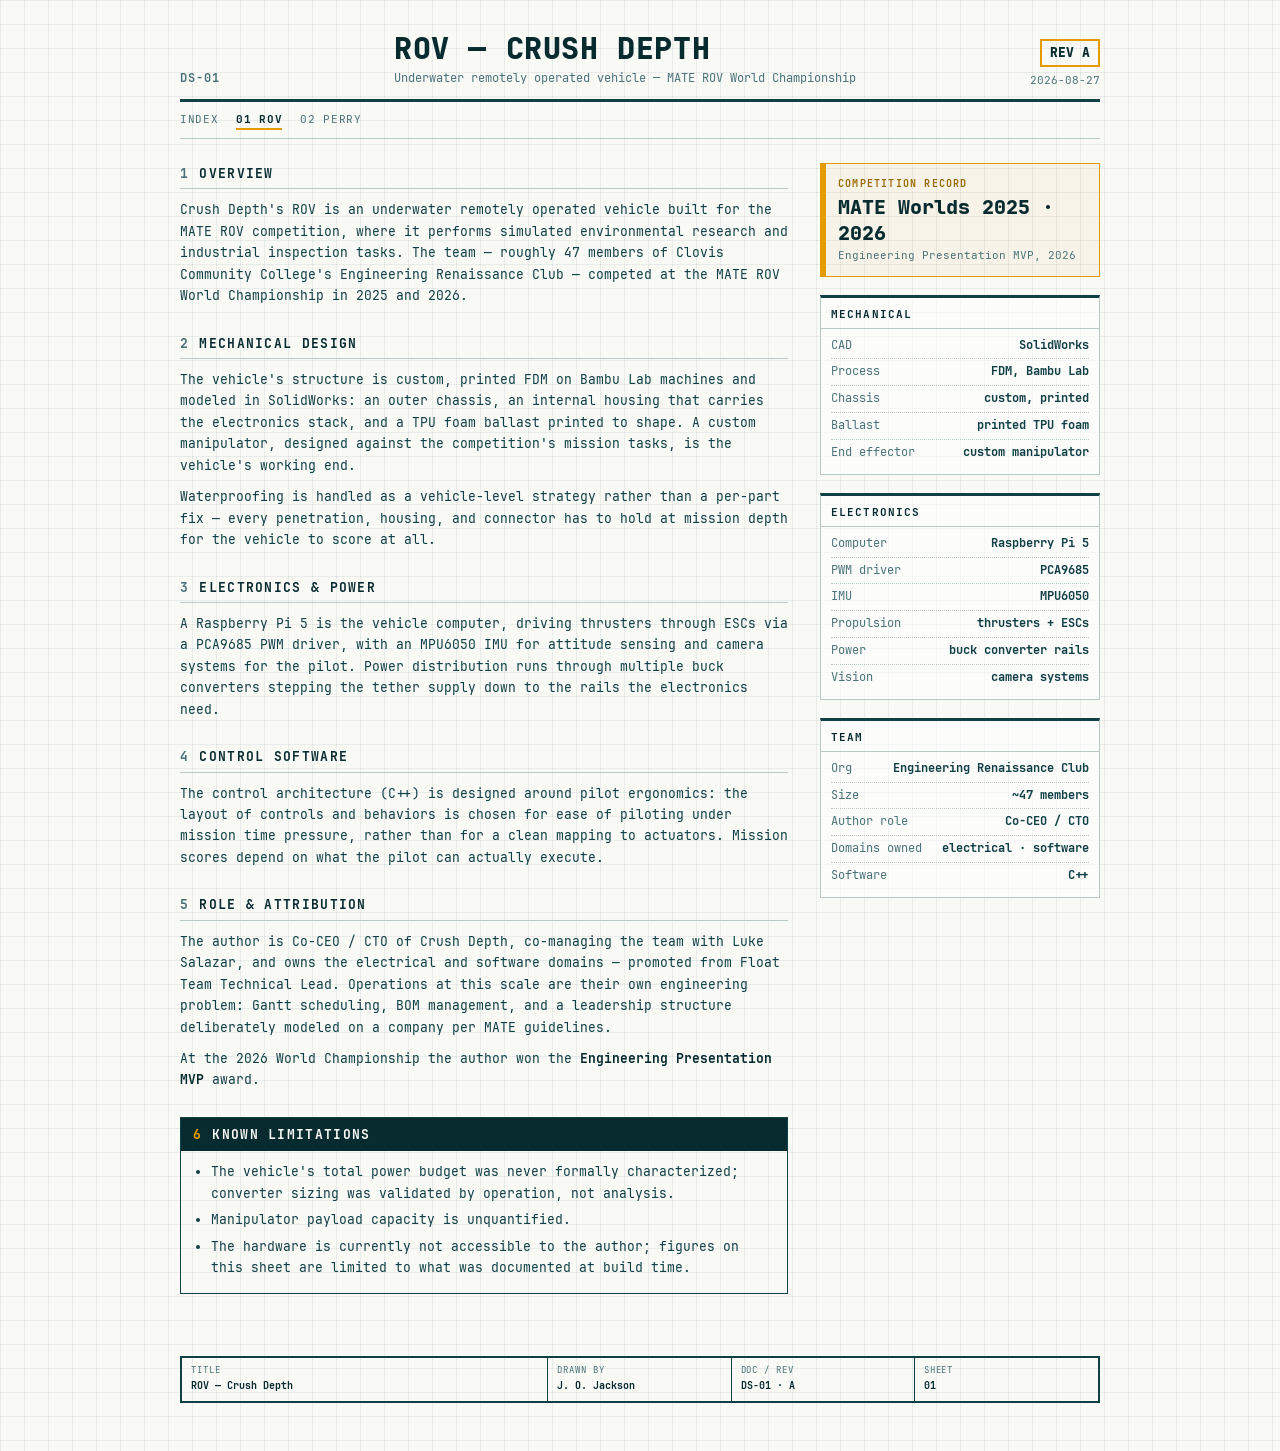
==== 01-rov.html @ 2faf5dc9 "Datasheet portfolio: index, 01 ROV, 02 PERRY Shared stylesheet (paper datasheet system, JetBrains Mo" ====
<!DOCTYPE html>
<html lang="en">
<head>
<meta charset="utf-8">
<meta name="viewport" content="width=device-width, initial-scale=1">
<title>ROV — Crush Depth · J. O. Jackson</title>
<meta name="description" content="Crush Depth ROV: underwater remotely operated vehicle for the MATE ROV World Championship. Custom manipulator, printed chassis and housings, pilot-first control architecture.">
<link rel="stylesheet" href="assets/style.css">
</head>
<body>
<div class="sheet">

  <header class="doc-header">
    <div class="doc-id">DS-01</div>
    <div class="doc-title">
      <h1>ROV — CRUSH DEPTH</h1>
      <p class="subtitle">Underwater remotely operated vehicle — MATE ROV World Championship</p>
    </div>
    <div class="doc-rev">
      <span class="rev-letter">REV A</span><br>
      2026-08-27
    </div>
  </header>

  <nav class="doc-nav" aria-label="Datasheet index">
    <a href="index.html">INDEX</a>
    <a href="01-rov.html" aria-current="page">01 ROV</a>
    <a href="02-perry.html">02 PERRY</a>
  </nav>

  <div class="doc-body">
    <div class="prose">

      <section>
        <h2><span class="sec-no">1</span>OVERVIEW</h2>
        <p>Crush Depth's ROV is an underwater remotely operated vehicle built for
        the MATE ROV competition, where it performs simulated environmental
        research and industrial inspection tasks. The team — roughly 47 members
        of Clovis Community College's Engineering Renaissance Club — competed at
        the MATE ROV World Championship in 2025 and 2026.</p>
      </section>

      <section>
        <h2><span class="sec-no">2</span>MECHANICAL DESIGN</h2>
        <p>The vehicle's structure is custom, printed FDM on Bambu Lab machines
        and modeled in SolidWorks: an outer chassis, an internal housing that
        carries the electronics stack, and a TPU foam ballast printed to shape.
        A custom manipulator, designed against the competition's mission tasks,
        is the vehicle's working end.</p>
        <p>Waterproofing is handled as a vehicle-level strategy rather than a
        per-part fix — every penetration, housing, and connector has to hold at
        mission depth for the vehicle to score at all.</p>
      </section>

      <section>
        <h2><span class="sec-no">3</span>ELECTRONICS &amp; POWER</h2>
        <p>A Raspberry Pi 5 is the vehicle computer, driving thrusters through
        ESCs via a PCA9685 PWM driver, with an MPU6050 IMU for attitude sensing
        and camera systems for the pilot. Power distribution runs through
        multiple buck converters stepping the tether supply down to the rails
        the electronics need.</p>
      </section>

      <section>
        <h2><span class="sec-no">4</span>CONTROL SOFTWARE</h2>
        <p>The control architecture (C++) is designed around pilot ergonomics:
        the layout of controls and behaviors is chosen for ease of piloting
        under mission time pressure, rather than for a clean mapping to
        actuators. Mission scores depend on what the pilot can actually execute.</p>
      </section>

      <section>
        <h2><span class="sec-no">5</span>ROLE &amp; ATTRIBUTION</h2>
        <p>The author is Co-CEO / CTO of Crush Depth, co-managing the team with
        Luke Salazar, and owns the electrical and software domains — promoted
        from Float Team Technical Lead. Operations at this scale are their own
        engineering problem: Gantt scheduling, BOM management, and a leadership
        structure deliberately modeled on a company per MATE guidelines.</p>
        <p>At the 2026 World Championship the author won the
        <strong>Engineering Presentation MVP</strong> award.</p>
      </section>

      <section class="limitations">
        <h2><span class="sec-no">6</span>KNOWN LIMITATIONS</h2>
        <ul>
          <li>The vehicle's total power budget was never formally characterized;
          converter sizing was validated by operation, not analysis.</li>
          <li>Manipulator payload capacity is unquantified.</li>
          <li>The hardware is currently not accessible to the author; figures on
          this sheet are limited to what was documented at build time.</li>
        </ul>
      </section>

    </div>

    <aside class="spec-rail">
      <div class="measured">
        <span class="label">Competition record</span>
        <div class="value">MATE Worlds 2025 · 2026</div>
        <span class="note">Engineering Presentation MVP, 2026</span>
      </div>

      <div class="spec-block">
        <h3>Mechanical</h3>
        <dl>
          <div class="row"><dt>CAD</dt><dd>SolidWorks</dd></div>
          <div class="row"><dt>Process</dt><dd>FDM, Bambu Lab</dd></div>
          <div class="row"><dt>Chassis</dt><dd>custom, printed</dd></div>
          <div class="row"><dt>Ballast</dt><dd>printed TPU foam</dd></div>
          <div class="row"><dt>End effector</dt><dd>custom manipulator</dd></div>
        </dl>
      </div>

      <div class="spec-block">
        <h3>Electronics</h3>
        <dl>
          <div class="row"><dt>Computer</dt><dd>Raspberry Pi 5</dd></div>
          <div class="row"><dt>PWM driver</dt><dd>PCA9685</dd></div>
          <div class="row"><dt>IMU</dt><dd>MPU6050</dd></div>
          <div class="row"><dt>Propulsion</dt><dd>thrusters + ESCs</dd></div>
          <div class="row"><dt>Power</dt><dd>buck converter rails</dd></div>
          <div class="row"><dt>Vision</dt><dd>camera systems</dd></div>
        </dl>
      </div>

      <div class="spec-block">
        <h3>Team</h3>
        <dl>
          <div class="row"><dt>Org</dt><dd>Engineering Renaissance Club</dd></div>
          <div class="row"><dt>Size</dt><dd>~47 members</dd></div>
          <div class="row"><dt>Author role</dt><dd>Co-CEO / CTO</dd></div>
          <div class="row"><dt>Domains owned</dt><dd>electrical · software</dd></div>
          <div class="row"><dt>Software</dt><dd>C++</dd></div>
        </dl>
      </div>
    </aside>
  </div>

  <footer class="title-block">
    <div class="cell"><span class="k">Title</span><span class="v">ROV — Crush Depth</span></div>
    <div class="cell"><span class="k">Drawn by</span><span class="v">J. O. Jackson</span></div>
    <div class="cell"><span class="k">Doc / Rev</span><span class="v">DS-01 · A</span></div>
    <div class="cell"><span class="k">Sheet</span><span class="v">01</span></div>
  </footer>

</div>
</body>
</html>
---- assets/style.css ----
/* ==========================================================================
   Datasheet stylesheet — shared by every page (00–05).
   System: paper-white vellum, abyssal-teal ink, safety-amber accent,
   JetBrains Mono throughout. Print-to-PDF is a first-class target.
   ========================================================================== */

@font-face {
  font-family: "JetBrains Mono";
  src: url("fonts/JetBrainsMono-Regular.woff2") format("woff2");
  font-weight: 400;
  font-style: normal;
  font-display: swap;
}
@font-face {
  font-family: "JetBrains Mono";
  src: url("fonts/JetBrainsMono-Italic.woff2") format("woff2");
  font-weight: 400;
  font-style: italic;
  font-display: swap;
}
@font-face {
  font-family: "JetBrains Mono";
  src: url("fonts/JetBrainsMono-Bold.woff2") format("woff2");
  font-weight: 700;
  font-style: normal;
  font-display: swap;
}
@font-face {
  font-family: "JetBrains Mono";
  src: url("fonts/JetBrainsMono-ExtraBold.woff2") format("woff2");
  font-weight: 800;
  font-style: normal;
  font-display: swap;
}

:root {
  --paper: #f9f9f6;
  --grid-line: rgba(16, 63, 69, 0.07);
  --ink: #103f45;        /* abyssal teal, text weight */
  --ink-deep: #082b30;   /* headings, doc numbers */
  --ink-mid: #4a7379;    /* labels, secondary text */
  --rule: #b8c9c7;       /* hairline rules */
  --rule-strong: #103f45;
  --amber: #e39b00;      /* safety amber — measured results, rev block */
  --amber-deep: #9a6a00; /* amber legible at text size on paper */
  --mono: "JetBrains Mono", ui-monospace, "Cascadia Mono", Consolas, monospace;
}

* { margin: 0; padding: 0; box-sizing: border-box; }

html { -webkit-text-size-adjust: 100%; }

body {
  font-family: var(--mono);
  font-size: 13px;
  line-height: 1.65;
  color: var(--ink);
  background-color: var(--paper);
  background-image:
    linear-gradient(var(--grid-line) 1px, transparent 1px),
    linear-gradient(90deg, var(--grid-line) 1px, transparent 1px);
  background-size: 24px 24px;
}

.sheet {
  max-width: 960px;
  margin: 32px auto 48px;
  padding: 0 20px;
}

a { color: var(--ink); text-decoration-color: var(--amber); text-decoration-thickness: 2px; text-underline-offset: 3px; }
a:hover { color: var(--amber-deep); }
a:focus-visible { outline: 2px solid var(--amber); outline-offset: 2px; }

/* --------------------------------------------------------------------------
   Document header: doc number | title block | revision
   -------------------------------------------------------------------------- */

.doc-header {
  display: flex;
  justify-content: space-between;
  align-items: flex-end;
  gap: 16px;
  padding-bottom: 10px;
  border-bottom: 3px solid var(--rule-strong);
}

.doc-id {
  font-size: 12px;
  font-weight: 700;
  color: var(--ink-mid);
  letter-spacing: 0.08em;
  white-space: nowrap;
}

.doc-title h1 {
  font-size: 30px;
  font-weight: 800;
  color: var(--ink-deep);
  letter-spacing: 0.02em;
  line-height: 1.1;
}

.doc-title .subtitle {
  font-size: 12px;
  color: var(--ink-mid);
  margin-top: 4px;
}

.doc-rev {
  font-size: 11px;
  text-align: right;
  color: var(--ink-mid);
  white-space: nowrap;
}
.doc-rev .rev-letter {
  display: inline-block;
  font-weight: 800;
  font-size: 13px;
  color: var(--ink-deep);
  border: 2px solid var(--amber);
  padding: 1px 8px;
  margin-bottom: 4px;
}

.doc-nav {
  display: flex;
  gap: 18px;
  padding: 8px 0;
  border-bottom: 1px solid var(--rule);
  font-size: 11px;
  letter-spacing: 0.06em;
}
.doc-nav a { text-decoration: none; color: var(--ink-mid); }
.doc-nav a:hover, .doc-nav a[aria-current="page"] { color: var(--ink-deep); }
.doc-nav a[aria-current="page"] { font-weight: 700; border-bottom: 2px solid var(--amber); }

/* --------------------------------------------------------------------------
   Two-column body: prose sections + spec rail
   -------------------------------------------------------------------------- */

.doc-body {
  display: grid;
  grid-template-columns: 1fr 280px;
  gap: 0 32px;
  margin-top: 24px;
}

.prose { min-width: 0; }

section { margin-bottom: 26px; }

section h2 {
  font-size: 13px;
  font-weight: 700;
  color: var(--ink-deep);
  letter-spacing: 0.1em;
  text-transform: uppercase;
  border-bottom: 1px solid var(--rule);
  padding-bottom: 4px;
  margin-bottom: 10px;
}
section h2 .sec-no { color: var(--ink-mid); margin-right: 10px; }

section p { margin-bottom: 10px; }
section p:last-child { margin-bottom: 0; }

section ul { margin: 0 0 10px 18px; }
section li { margin-bottom: 5px; }

em { font-style: italic; }
strong { font-weight: 700; color: var(--ink-deep); }

/* Spec rail */
.spec-rail { font-size: 12px; }

.spec-block {
  border: 1px solid var(--rule);
  border-top: 3px solid var(--rule-strong);
  margin-bottom: 18px;
  background: rgba(255, 255, 255, 0.55);
}
.spec-block h3 {
  font-size: 11px;
  font-weight: 700;
  letter-spacing: 0.1em;
  text-transform: uppercase;
  color: var(--ink-deep);
  padding: 7px 10px 5px;
  border-bottom: 1px solid var(--rule);
}
.spec-block dl { padding: 4px 10px 8px; }
.spec-block .row {
  display: flex;
  justify-content: space-between;
  gap: 12px;
  padding: 3px 0;
  border-bottom: 1px dotted var(--rule);
}
.spec-block .row:last-child { border-bottom: none; }
.spec-block dt { color: var(--ink-mid); flex-shrink: 0; }
.spec-block dd { text-align: right; font-weight: 700; overflow-wrap: anywhere; }

/* Measured result — the amber moment. Used only for verified numbers. */
.measured {
  border: 1px solid var(--amber);
  border-left: 6px solid var(--amber);
  padding: 10px 12px;
  margin-bottom: 18px;
  background: rgba(227, 155, 0, 0.06);
}
.measured .label {
  font-size: 10px;
  font-weight: 700;
  letter-spacing: 0.12em;
  text-transform: uppercase;
  color: var(--amber-deep);
}
.measured .value {
  font-size: 20px;
  font-weight: 800;
  color: var(--ink-deep);
  line-height: 1.3;
}
.measured .note { font-size: 11px; color: var(--ink-mid); }

/* Known limitations — deliberate, high-signal. Never soften. */
.limitations {
  border: 1px solid var(--rule-strong);
}
.limitations h2 {
  background: var(--ink-deep);
  color: var(--paper);
  border-bottom: none;
  padding: 6px 12px;
  margin-bottom: 0;
}
.limitations h2 .sec-no { color: var(--amber); }
.limitations ul { margin: 0; padding: 10px 12px 10px 30px; }

/* Data tables (capability matrix, index table) */
table { border-collapse: collapse; width: 100%; font-size: 12px; }
th, td { border: 1px solid var(--rule); padding: 6px 9px; text-align: left; vertical-align: top; }
th {
  font-size: 11px;
  letter-spacing: 0.08em;
  text-transform: uppercase;
  color: var(--ink-deep);
  background: rgba(16, 63, 69, 0.05);
}

/* --------------------------------------------------------------------------
   Title block footer — engineering-drawing style
   -------------------------------------------------------------------------- */

.title-block {
  margin-top: 36px;
  border: 2px solid var(--rule-strong);
  display: grid;
  grid-template-columns: 2fr 1fr 1fr 1fr;
  font-size: 10px;
}
.title-block .cell {
  border-right: 1px solid var(--rule-strong);
  padding: 5px 9px 6px;
}
.title-block .cell:last-child { border-right: none; }
.title-block .cell .k {
  display: block;
  font-size: 9px;
  letter-spacing: 0.1em;
  text-transform: uppercase;
  color: var(--ink-mid);
}
.title-block .cell .v { font-weight: 700; color: var(--ink-deep); }

/* --------------------------------------------------------------------------
   Responsive
   -------------------------------------------------------------------------- */

@media (max-width: 720px) {
  body { font-size: 12.5px; }
  .sheet { margin-top: 16px; padding: 0 12px; }
  .doc-header { flex-wrap: wrap; align-items: baseline; }
  .doc-title { order: -1; flex-basis: 100%; }
  .doc-title h1 { font-size: 24px; }
  .doc-body { grid-template-columns: 1fr; }
  .spec-rail { order: -1; margin-bottom: 8px; }
  .title-block { grid-template-columns: 1fr 1fr; }
  .title-block .cell { border-bottom: 1px solid var(--rule-strong); }
  .title-block .cell:nth-child(2n) { border-right: none; }
  .title-block .cell:nth-last-child(-n+2) { border-bottom: none; }
  table { display: block; overflow-x: auto; }
}

@media (prefers-reduced-motion: no-preference) {
  a { transition: color 120ms ease; }
}

/* --------------------------------------------------------------------------
   Print — hard requirement. Ink on paper, no nav, no background grid.
   -------------------------------------------------------------------------- */

@page { margin: 14mm 12mm; }

@media print {
  body { background: #fff; font-size: 11px; }
  .sheet { max-width: none; margin: 0; padding: 0; }
  .doc-nav { display: none; }
  section, .spec-block, .measured, .title-block { break-inside: avoid; }
  .spec-block { background: none; }
  .measured { background: none; }
  .limitations h2 {
    background: none;
    color: var(--ink-deep);
    border-bottom: 2px solid var(--ink-deep);
    padding: 6px 0;
  }
  .limitations { border-color: var(--ink-deep); }
  a { text-decoration: none; color: inherit; }
}
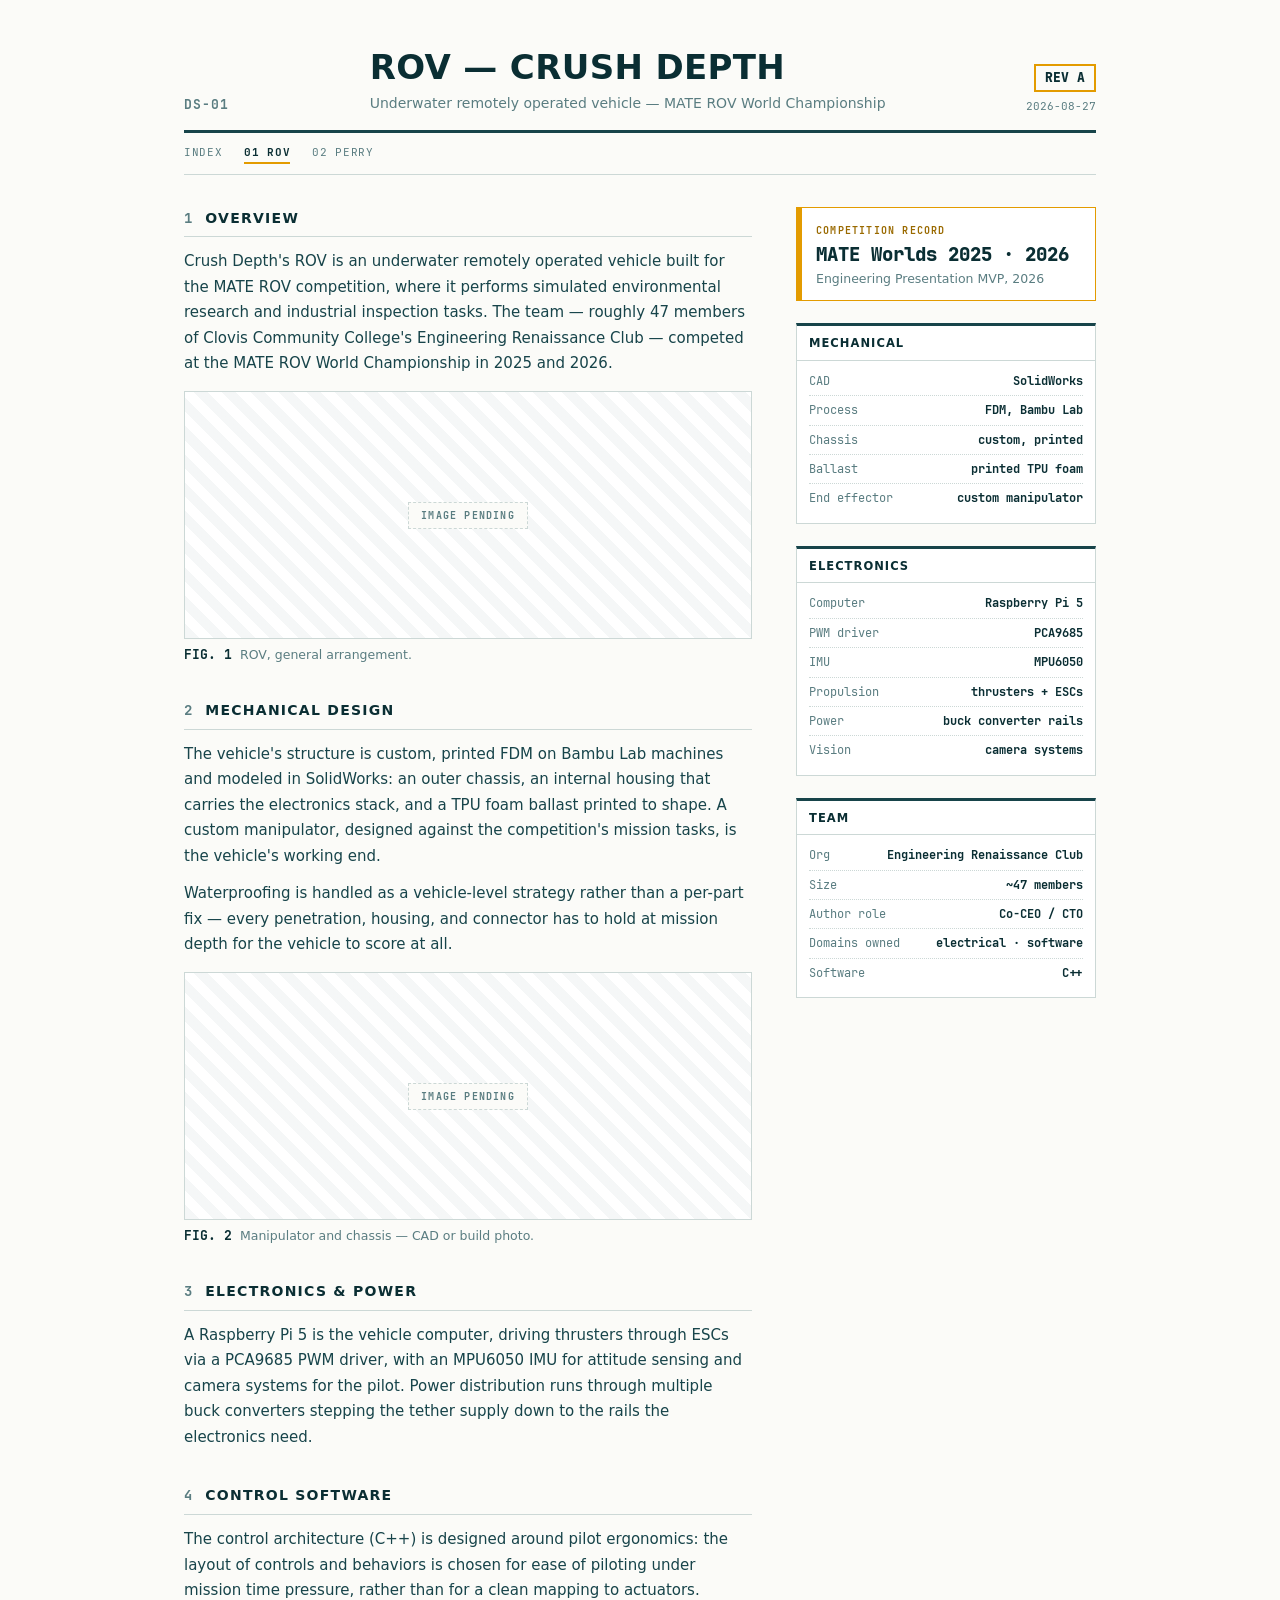
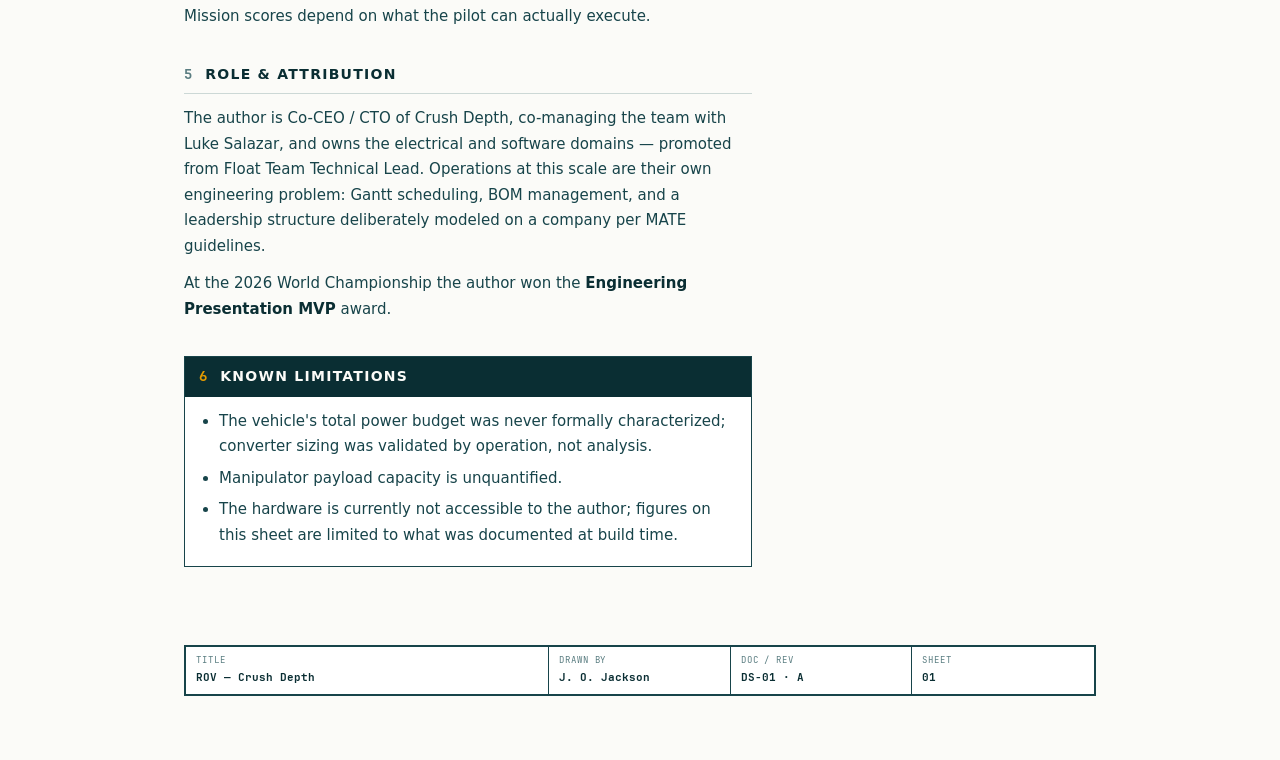
==== commit dd5bf1de: "Add reserved figure frames to 01 and 02 Pending-image figures with captions; hidden in print so appl" ====
--- a/01-rov.html
+++ b/01-rov.html
@@ -38,6 +38,10 @@
         research and industrial inspection tasks. The team — roughly 47 members
         of Clovis Community College's Engineering Renaissance Club — competed at
         the MATE ROV World Championship in 2025 and 2026.</p>
+        <figure class="figure pending">
+          <div class="frame"><span class="pending-tag">IMAGE PENDING</span></div>
+          <figcaption><span class="fig-no">FIG. 1</span>ROV, general arrangement.</figcaption>
+        </figure>
       </section>
 
       <section>
@@ -50,6 +54,11 @@
         <p>Waterproofing is handled as a vehicle-level strategy rather than a
         per-part fix — every penetration, housing, and connector has to hold at
         mission depth for the vehicle to score at all.</p>
+        <figure class="figure pending">
+          <div class="frame"><span class="pending-tag">IMAGE PENDING</span></div>
+          <figcaption><span class="fig-no">FIG. 2</span>Manipulator and chassis —
+          CAD or build photo.</figcaption>
+        </figure>
       </section>
 
       <section>
--- a/assets/style.css
+++ b/assets/style.css
@@ -1,48 +1,61 @@
 /* ==========================================================================
    Datasheet stylesheet — shared by every page (00–05).
-   System: paper-white vellum, abyssal-teal ink, safety-amber accent,
-   JetBrains Mono throughout. Print-to-PDF is a first-class target.
+   System: paper white, abyssal-teal ink, safety-amber accent.
+   Type: IBM Plex Sans for prose; JetBrains Mono for data, labels, numbers.
+   Print-to-PDF is a first-class target.
    ========================================================================== */
 
+@font-face {
+  font-family: "IBM Plex Sans";
+  src: url("fonts/IBMPlexSans-Regular.woff2") format("woff2");
+  font-weight: 400; font-style: normal; font-display: swap;
+}
+@font-face {
+  font-family: "IBM Plex Sans";
+  src: url("fonts/IBMPlexSans-Italic.woff2") format("woff2");
+  font-weight: 400; font-style: italic; font-display: swap;
+}
+@font-face {
+  font-family: "IBM Plex Sans";
+  src: url("fonts/IBMPlexSans-Medium.woff2") format("woff2");
+  font-weight: 500; font-style: normal; font-display: swap;
+}
+@font-face {
+  font-family: "IBM Plex Sans";
+  src: url("fonts/IBMPlexSans-SemiBold.woff2") format("woff2");
+  font-weight: 600; font-style: normal; font-display: swap;
+}
+@font-face {
+  font-family: "IBM Plex Sans";
+  src: url("fonts/IBMPlexSans-Bold.woff2") format("woff2");
+  font-weight: 700; font-style: normal; font-display: swap;
+}
 @font-face {
   font-family: "JetBrains Mono";
   src: url("fonts/JetBrainsMono-Regular.woff2") format("woff2");
-  font-weight: 400;
-  font-style: normal;
-  font-display: swap;
-}
-@font-face {
-  font-family: "JetBrains Mono";
-  src: url("fonts/JetBrainsMono-Italic.woff2") format("woff2");
-  font-weight: 400;
-  font-style: italic;
-  font-display: swap;
+  font-weight: 400; font-style: normal; font-display: swap;
 }
 @font-face {
   font-family: "JetBrains Mono";
   src: url("fonts/JetBrainsMono-Bold.woff2") format("woff2");
-  font-weight: 700;
-  font-style: normal;
-  font-display: swap;
+  font-weight: 700; font-style: normal; font-display: swap;
 }
 @font-face {
   font-family: "JetBrains Mono";
   src: url("fonts/JetBrainsMono-ExtraBold.woff2") format("woff2");
-  font-weight: 800;
-  font-style: normal;
-  font-display: swap;
+  font-weight: 800; font-style: normal; font-display: swap;
 }
 
 :root {
-  --paper: #f9f9f6;
-  --grid-line: rgba(16, 63, 69, 0.07);
-  --ink: #103f45;        /* abyssal teal, text weight */
-  --ink-deep: #082b30;   /* headings, doc numbers */
-  --ink-mid: #4a7379;    /* labels, secondary text */
-  --rule: #b8c9c7;       /* hairline rules */
-  --rule-strong: #103f45;
+  --paper: #fbfbf8;
+  --ink: #17444a;        /* abyssal teal, text weight */
+  --ink-deep: #0a2e33;   /* headings, doc numbers */
+  --ink-mid: #5a7d81;    /* labels, secondary text */
+  --rule: #ccd8d6;       /* hairline rules */
+  --rule-strong: #17444a;
   --amber: #e39b00;      /* safety amber — measured results, rev block */
-  --amber-deep: #9a6a00; /* amber legible at text size on paper */
+  --amber-deep: #9a6a00;
+  --sans: "IBM Plex Sans", "Segoe UI", system-ui, sans-serif;
   --mono: "JetBrains Mono", ui-monospace, "Cascadia Mono", Consolas, monospace;
 }
 
@@ -51,24 +64,20 @@
 html { -webkit-text-size-adjust: 100%; }
 
 body {
-  font-family: var(--mono);
-  font-size: 13px;
-  line-height: 1.65;
+  font-family: var(--sans);
+  font-size: 15px;
+  line-height: 1.7;
   color: var(--ink);
-  background-color: var(--paper);
-  background-image:
-    linear-gradient(var(--grid-line) 1px, transparent 1px),
-    linear-gradient(90deg, var(--grid-line) 1px, transparent 1px);
-  background-size: 24px 24px;
+  background: var(--paper);
 }
 
 .sheet {
   max-width: 960px;
-  margin: 32px auto 48px;
-  padding: 0 20px;
-}
-
-a { color: var(--ink); text-decoration-color: var(--amber); text-decoration-thickness: 2px; text-underline-offset: 3px; }
+  margin: 48px auto 64px;
+  padding: 0 24px;
+}
+
+a { color: var(--ink-deep); text-decoration-color: var(--amber); text-decoration-thickness: 2px; text-underline-offset: 3px; }
 a:hover { color: var(--amber-deep); }
 a:focus-visible { outline: 2px solid var(--amber); outline-offset: 2px; }
 
@@ -80,13 +89,14 @@
   display: flex;
   justify-content: space-between;
   align-items: flex-end;
-  gap: 16px;
-  padding-bottom: 10px;
+  gap: 20px;
+  padding-bottom: 14px;
   border-bottom: 3px solid var(--rule-strong);
 }
 
 .doc-id {
-  font-size: 12px;
+  font-family: var(--mono);
+  font-size: 13px;
   font-weight: 700;
   color: var(--ink-mid);
   letter-spacing: 0.08em;
@@ -94,20 +104,21 @@
 }
 
 .doc-title h1 {
-  font-size: 30px;
-  font-weight: 800;
-  color: var(--ink-deep);
-  letter-spacing: 0.02em;
-  line-height: 1.1;
+  font-size: 34px;
+  font-weight: 700;
+  color: var(--ink-deep);
+  letter-spacing: 0.01em;
+  line-height: 1.15;
 }
 
 .doc-title .subtitle {
-  font-size: 12px;
-  color: var(--ink-mid);
-  margin-top: 4px;
+  font-size: 14px;
+  color: var(--ink-mid);
+  margin-top: 5px;
 }
 
 .doc-rev {
+  font-family: var(--mono);
   font-size: 11px;
   text-align: right;
   color: var(--ink-mid);
@@ -119,15 +130,16 @@
   font-size: 13px;
   color: var(--ink-deep);
   border: 2px solid var(--amber);
-  padding: 1px 8px;
-  margin-bottom: 4px;
+  padding: 1px 9px;
+  margin-bottom: 5px;
 }
 
 .doc-nav {
   display: flex;
-  gap: 18px;
-  padding: 8px 0;
+  gap: 22px;
+  padding: 10px 0;
   border-bottom: 1px solid var(--rule);
+  font-family: var(--mono);
   font-size: 11px;
   letter-spacing: 0.06em;
 }
@@ -141,75 +153,80 @@
 
 .doc-body {
   display: grid;
-  grid-template-columns: 1fr 280px;
-  gap: 0 32px;
-  margin-top: 24px;
-}
-
-.prose { min-width: 0; }
-
-section { margin-bottom: 26px; }
+  grid-template-columns: 1fr 300px;
+  gap: 0 44px;
+  margin-top: 32px;
+}
+
+.prose { min-width: 0; max-width: 60ch; }
+
+section { margin-bottom: 34px; }
 
 section h2 {
-  font-size: 13px;
-  font-weight: 700;
-  color: var(--ink-deep);
-  letter-spacing: 0.1em;
+  font-size: 14px;
+  font-weight: 600;
+  color: var(--ink-deep);
+  letter-spacing: 0.09em;
   text-transform: uppercase;
   border-bottom: 1px solid var(--rule);
-  padding-bottom: 4px;
-  margin-bottom: 10px;
-}
-section h2 .sec-no { color: var(--ink-mid); margin-right: 10px; }
-
-section p { margin-bottom: 10px; }
+  padding-bottom: 6px;
+  margin-bottom: 12px;
+}
+section h2 .sec-no {
+  font-family: var(--mono);
+  color: var(--ink-mid);
+  margin-right: 12px;
+}
+
+section p { margin-bottom: 12px; }
 section p:last-child { margin-bottom: 0; }
 
-section ul { margin: 0 0 10px 18px; }
-section li { margin-bottom: 5px; }
+section ul { margin: 0 0 12px 20px; }
+section li { margin-bottom: 6px; }
 
 em { font-style: italic; }
-strong { font-weight: 700; color: var(--ink-deep); }
-
-/* Spec rail */
+strong { font-weight: 600; color: var(--ink-deep); }
+
+/* Spec rail — data lives in mono */
 .spec-rail { font-size: 12px; }
 
 .spec-block {
   border: 1px solid var(--rule);
   border-top: 3px solid var(--rule-strong);
-  margin-bottom: 18px;
-  background: rgba(255, 255, 255, 0.55);
+  margin-bottom: 22px;
+  background: #fff;
 }
 .spec-block h3 {
-  font-size: 11px;
-  font-weight: 700;
-  letter-spacing: 0.1em;
-  text-transform: uppercase;
-  color: var(--ink-deep);
-  padding: 7px 10px 5px;
+  font-size: 11.5px;
+  font-weight: 600;
+  letter-spacing: 0.09em;
+  text-transform: uppercase;
+  color: var(--ink-deep);
+  padding: 8px 12px 6px;
   border-bottom: 1px solid var(--rule);
 }
-.spec-block dl { padding: 4px 10px 8px; }
+.spec-block dl { padding: 6px 12px 10px; font-family: var(--mono); }
 .spec-block .row {
   display: flex;
   justify-content: space-between;
   gap: 12px;
-  padding: 3px 0;
+  padding: 4px 0;
   border-bottom: 1px dotted var(--rule);
 }
 .spec-block .row:last-child { border-bottom: none; }
 .spec-block dt { color: var(--ink-mid); flex-shrink: 0; }
-.spec-block dd { text-align: right; font-weight: 700; overflow-wrap: anywhere; }
+.spec-block dd { text-align: right; font-weight: 700; color: var(--ink-deep); overflow-wrap: anywhere; }
 
 /* Measured result — the amber moment. Used only for verified numbers. */
 .measured {
   border: 1px solid var(--amber);
   border-left: 6px solid var(--amber);
-  padding: 10px 12px;
-  margin-bottom: 18px;
-  background: rgba(227, 155, 0, 0.06);
+  padding: 12px 14px;
+  margin-bottom: 22px;
+  background: #fff;
 }
 .measured .label {
+  font-family: var(--mono);
   font-size: 10px;
   font-weight: 700;
   letter-spacing: 0.12em;
@@ -217,52 +234,90 @@
   color: var(--amber-deep);
 }
 .measured .value {
-  font-size: 20px;
+  font-family: var(--mono);
+  font-size: 19px;
   font-weight: 800;
   color: var(--ink-deep);
-  line-height: 1.3;
-}
-.measured .note { font-size: 11px; color: var(--ink-mid); }
+  line-height: 1.35;
+  margin: 2px 0;
+}
+.measured .note { font-size: 12.5px; color: var(--ink-mid); line-height: 1.5; display: block; }
+
+/* Figures. `.pending` marks a reserved frame awaiting a real photo/render;
+   pending frames are hidden in print so application PDFs never show a blank. */
+.figure { margin: 14px 0 4px; }
+.figure .frame {
+  border: 1px solid var(--rule);
+  background:
+    repeating-linear-gradient(45deg, rgba(23, 68, 74, 0.045) 0 10px, transparent 10px 20px),
+    #fff;
+  aspect-ratio: 16 / 7;
+  display: grid;
+  place-items: center;
+}
+.figure .frame img { width: 100%; height: 100%; object-fit: contain; display: block; }
+.figure .frame .pending-tag {
+  font-family: var(--mono);
+  font-size: 10px;
+  font-weight: 700;
+  letter-spacing: 0.12em;
+  color: var(--ink-mid);
+  border: 1px dashed var(--rule);
+  background: var(--paper);
+  padding: 4px 12px;
+}
+.figure figcaption {
+  font-size: 12.5px;
+  color: var(--ink-mid);
+  margin-top: 7px;
+  line-height: 1.5;
+}
+.figure figcaption .fig-no { font-family: var(--mono); font-weight: 700; color: var(--ink-deep); margin-right: 8px; }
 
 /* Known limitations — deliberate, high-signal. Never soften. */
 .limitations {
   border: 1px solid var(--rule-strong);
+  background: #fff;
 }
 .limitations h2 {
   background: var(--ink-deep);
   color: var(--paper);
   border-bottom: none;
-  padding: 6px 12px;
+  padding: 8px 14px;
   margin-bottom: 0;
 }
 .limitations h2 .sec-no { color: var(--amber); }
-.limitations ul { margin: 0; padding: 10px 12px 10px 30px; }
+.limitations ul { margin: 0; padding: 12px 16px 12px 34px; }
 
 /* Data tables (capability matrix, index table) */
-table { border-collapse: collapse; width: 100%; font-size: 12px; }
-th, td { border: 1px solid var(--rule); padding: 6px 9px; text-align: left; vertical-align: top; }
+table { border-collapse: collapse; width: 100%; font-size: 13.5px; }
+th, td { border: 1px solid var(--rule); padding: 8px 11px; text-align: left; vertical-align: top; }
 th {
-  font-size: 11px;
+  font-size: 11.5px;
   letter-spacing: 0.08em;
   text-transform: uppercase;
-  color: var(--ink-deep);
-  background: rgba(16, 63, 69, 0.05);
-}
+  font-weight: 600;
+  color: var(--ink-deep);
+  background: rgba(23, 68, 74, 0.045);
+}
+td.num { font-family: var(--mono); font-size: 12.5px; font-weight: 700; }
 
 /* --------------------------------------------------------------------------
    Title block footer — engineering-drawing style
    -------------------------------------------------------------------------- */
 
 .title-block {
-  margin-top: 36px;
+  margin-top: 44px;
   border: 2px solid var(--rule-strong);
   display: grid;
   grid-template-columns: 2fr 1fr 1fr 1fr;
-  font-size: 10px;
+  font-family: var(--mono);
+  font-size: 10.5px;
+  background: #fff;
 }
 .title-block .cell {
   border-right: 1px solid var(--rule-strong);
-  padding: 5px 9px 6px;
+  padding: 6px 10px 7px;
 }
 .title-block .cell:last-child { border-right: none; }
 .title-block .cell .k {
@@ -279,13 +334,14 @@
    -------------------------------------------------------------------------- */
 
 @media (max-width: 720px) {
-  body { font-size: 12.5px; }
-  .sheet { margin-top: 16px; padding: 0 12px; }
+  body { font-size: 14.5px; }
+  .sheet { margin-top: 20px; padding: 0 16px; }
   .doc-header { flex-wrap: wrap; align-items: baseline; }
   .doc-title { order: -1; flex-basis: 100%; }
-  .doc-title h1 { font-size: 24px; }
+  .doc-title h1 { font-size: 26px; }
   .doc-body { grid-template-columns: 1fr; }
-  .spec-rail { order: -1; margin-bottom: 8px; }
+  .prose { max-width: none; }
+  .spec-rail { order: -1; margin-bottom: 10px; }
   .title-block { grid-template-columns: 1fr 1fr; }
   .title-block .cell { border-bottom: 1px solid var(--rule-strong); }
   .title-block .cell:nth-child(2n) { border-right: none; }
@@ -298,23 +354,22 @@
 }
 
 /* --------------------------------------------------------------------------
-   Print — hard requirement. Ink on paper, no nav, no background grid.
+   Print — hard requirement. Ink on paper, no nav.
    -------------------------------------------------------------------------- */
 
 @page { margin: 14mm 12mm; }
 
 @media print {
-  body { background: #fff; font-size: 11px; }
+  body { background: #fff; font-size: 11.5px; }
   .sheet { max-width: none; margin: 0; padding: 0; }
   .doc-nav { display: none; }
+  .figure.pending { display: none; }
   section, .spec-block, .measured, .title-block { break-inside: avoid; }
-  .spec-block { background: none; }
-  .measured { background: none; }
   .limitations h2 {
     background: none;
     color: var(--ink-deep);
     border-bottom: 2px solid var(--ink-deep);
-    padding: 6px 0;
+    padding: 8px 0;
   }
   .limitations { border-color: var(--ink-deep); }
   a { text-decoration: none; color: inherit; }
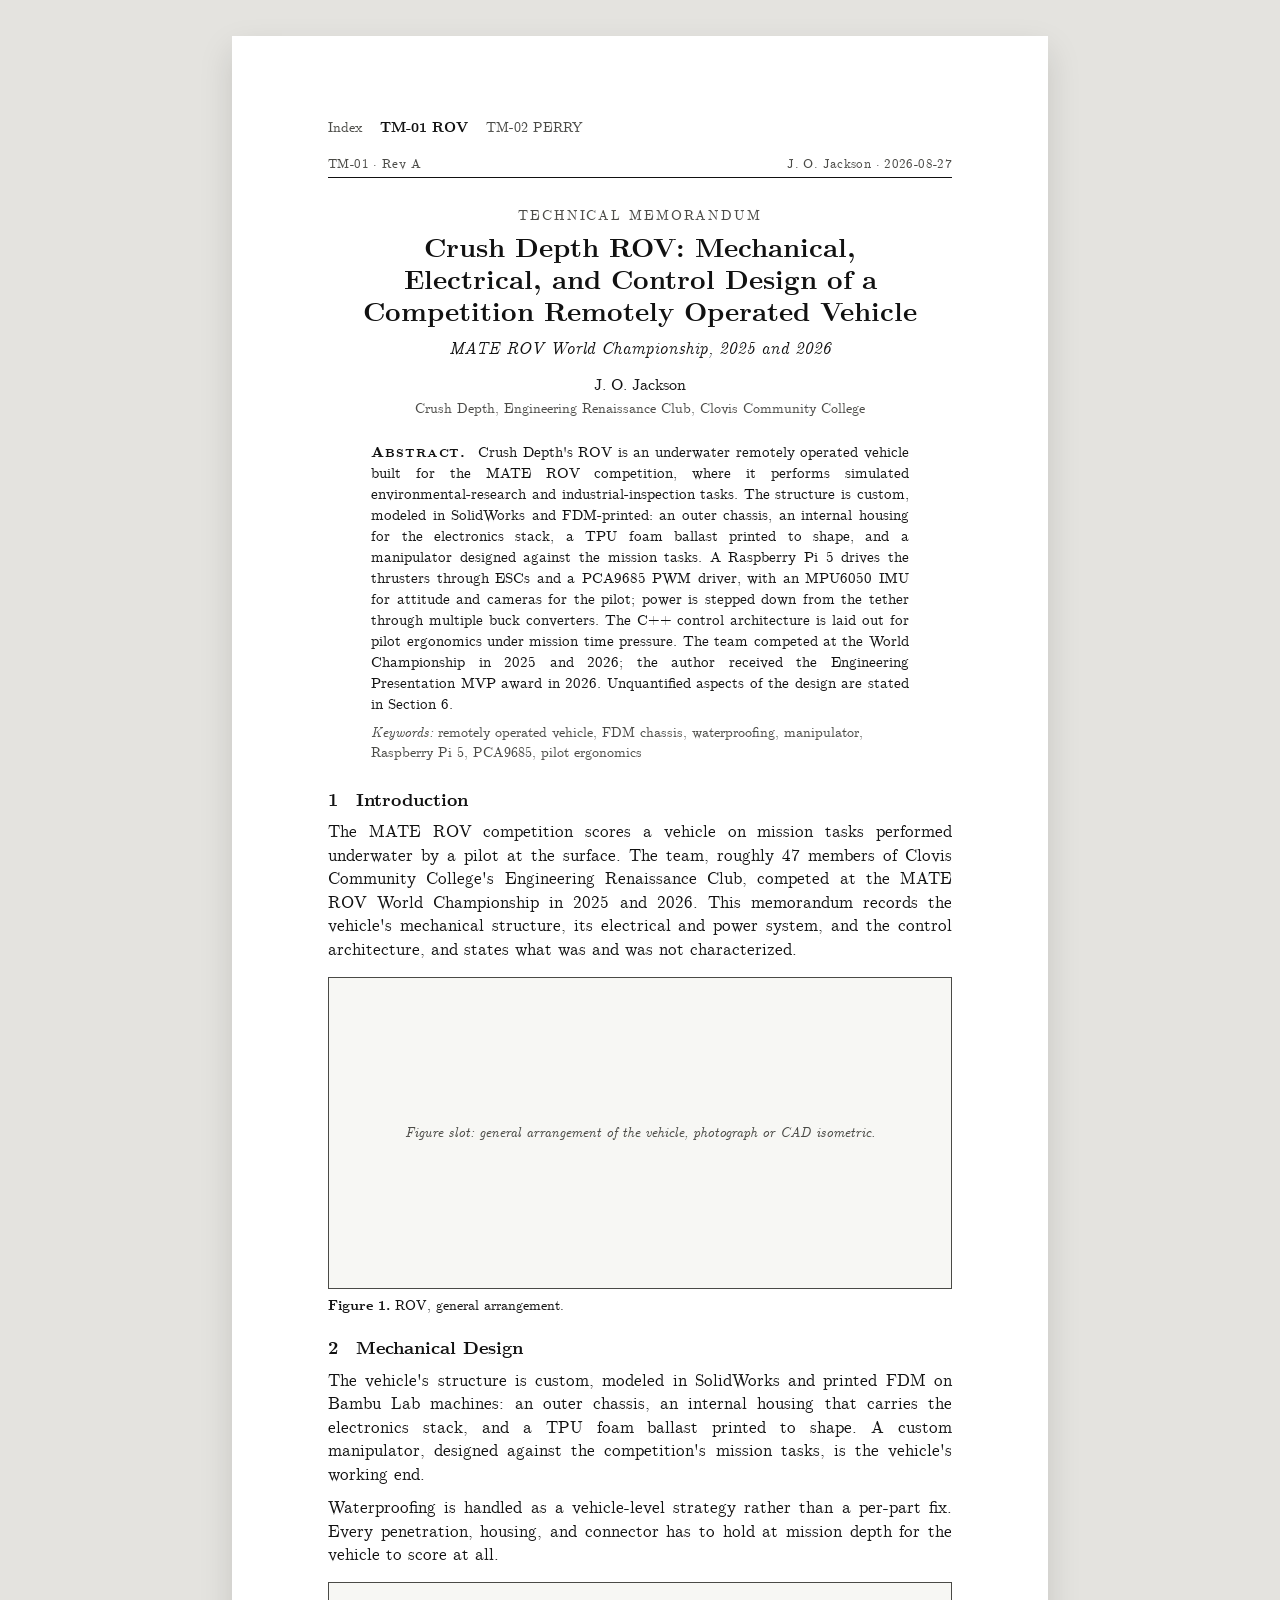
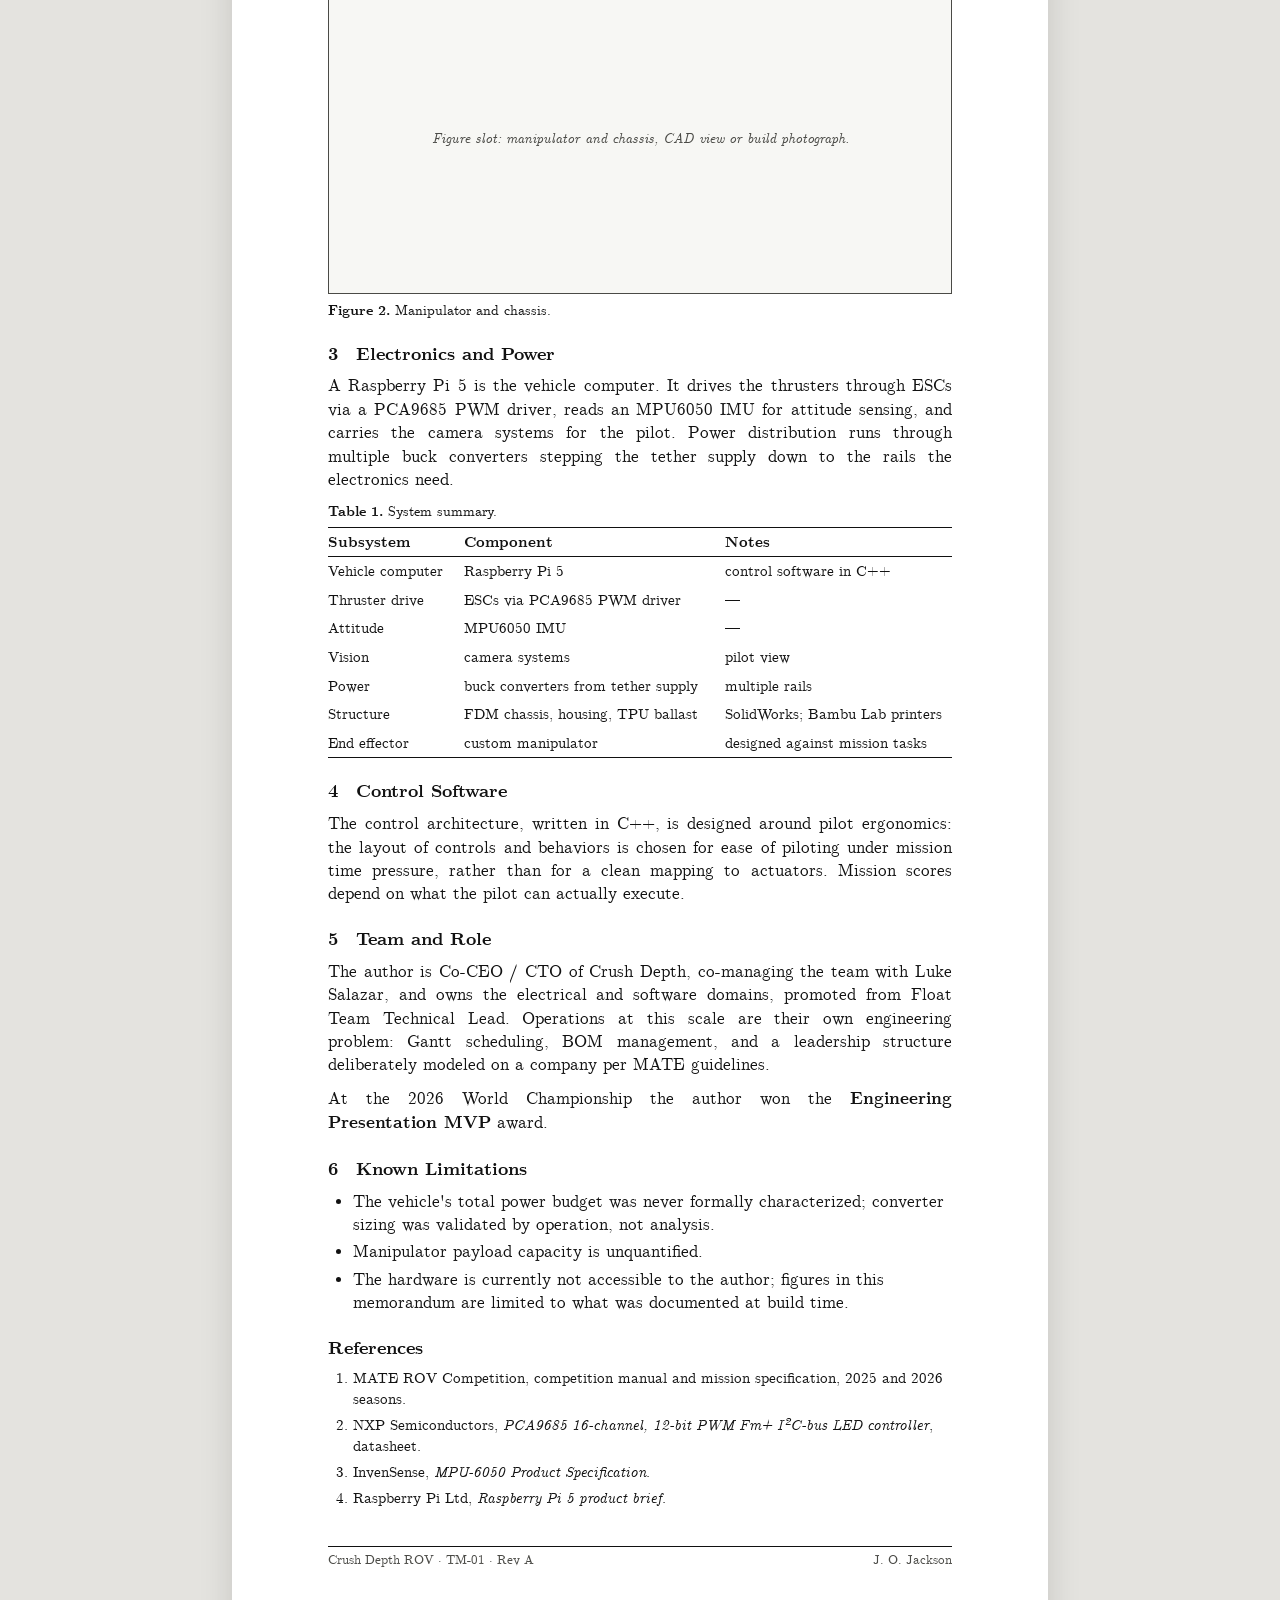
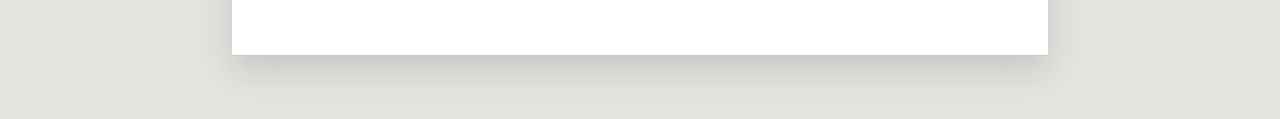
==== commit 0d2413bf: "Restyle as technical memoranda Replace the datasheet system (teal/amber, IBM Plex + JetBrains Mono, " ====
--- a/01-rov.html
+++ b/01-rov.html
@@ -3,155 +3,102 @@
 <head>
 <meta charset="utf-8">
 <meta name="viewport" content="width=device-width, initial-scale=1">
-<title>ROV — Crush Depth · J. O. Jackson</title>
-<meta name="description" content="Crush Depth ROV: underwater remotely operated vehicle for the MATE ROV World Championship. Custom manipulator, printed chassis and housings, pilot-first control architecture.">
+<title>TM-01 Crush Depth ROV · J. O. Jackson</title>
+<meta name="description" content="Technical memorandum: Crush Depth ROV, an underwater remotely operated vehicle for the MATE ROV World Championship. Printed chassis and housings, custom manipulator, pilot-first control architecture.">
 <link rel="stylesheet" href="assets/style.css">
 </head>
 <body>
-<div class="sheet">
+<article class="memo">
 
-  <header class="doc-header">
-    <div class="doc-id">DS-01</div>
-    <div class="doc-title">
-      <h1>ROV — CRUSH DEPTH</h1>
-      <p class="subtitle">Underwater remotely operated vehicle — MATE ROV World Championship</p>
-    </div>
-    <div class="doc-rev">
-      <span class="rev-letter">REV A</span><br>
-      2026-08-27
-    </div>
+  <nav class="site-nav" aria-label="Memorandum index">
+    <a href="index.html">Index</a>
+    <a href="01-rov.html" aria-current="page">TM-01 ROV</a>
+    <a href="02-perry.html">TM-02 PERRY</a>
+  </nav>
+
+  <div class="runhead"><span>TM-01 · Rev A</span><span>J. O. Jackson · 2026-08-27</span></div>
+
+  <header>
+    <div class="kind">Technical Memorandum</div>
+    <h1>Crush Depth ROV: Mechanical, Electrical, and Control Design of a Competition Remotely Operated Vehicle</h1>
+    <div class="sub">MATE ROV World Championship, 2025 and 2026</div>
+    <div class="authors">J. O. Jackson<small>Crush Depth, Engineering Renaissance Club, Clovis Community College</small></div>
+
+    <p class="abstract"><b>Abstract.</b> Crush Depth's ROV is an underwater remotely operated vehicle built for the MATE ROV competition, where it performs simulated environmental-research and industrial-inspection tasks. The structure is custom, modeled in SolidWorks and FDM-printed: an outer chassis, an internal housing for the electronics stack, a TPU foam ballast printed to shape, and a manipulator designed against the mission tasks. A Raspberry Pi 5 drives the thrusters through ESCs and a PCA9685 PWM driver, with an MPU6050 IMU for attitude and cameras for the pilot; power is stepped down from the tether through multiple buck converters. The C++ control architecture is laid out for pilot ergonomics under mission time pressure. The team competed at the World Championship in 2025 and 2026; the author received the Engineering Presentation MVP award in 2026. Unquantified aspects of the design are stated in Section&nbsp;6.</p>
+    <div class="kw"><i>Keywords:</i> remotely operated vehicle, FDM chassis, waterproofing, manipulator, Raspberry Pi 5, PCA9685, pilot ergonomics</div>
   </header>
 
-  <nav class="doc-nav" aria-label="Datasheet index">
-    <a href="index.html">INDEX</a>
-    <a href="01-rov.html" aria-current="page">01 ROV</a>
-    <a href="02-perry.html">02 PERRY</a>
-  </nav>
+  <section>
+    <h2><span class="n">1</span>Introduction</h2>
+    <p>The MATE ROV competition scores a vehicle on mission tasks performed underwater by a pilot at the surface. The team, roughly 47 members of Clovis Community College's Engineering Renaissance Club, competed at the MATE ROV World Championship in 2025 and 2026. This memorandum records the vehicle's mechanical structure, its electrical and power system, and the control architecture, and states what was and was not characterized.</p>
+    <figure class="fig pending">
+      <div class="box">Figure slot: general arrangement of the vehicle, photograph or CAD isometric.</div>
+      <figcaption class="cap"><b>Figure 1.</b> ROV, general arrangement.</figcaption>
+    </figure>
+  </section>
 
-  <div class="doc-body">
-    <div class="prose">
+  <section>
+    <h2><span class="n">2</span>Mechanical Design</h2>
+    <p>The vehicle's structure is custom, modeled in SolidWorks and printed FDM on Bambu Lab machines: an outer chassis, an internal housing that carries the electronics stack, and a TPU foam ballast printed to shape. A custom manipulator, designed against the competition's mission tasks, is the vehicle's working end.</p>
+    <p>Waterproofing is handled as a vehicle-level strategy rather than a per-part fix. Every penetration, housing, and connector has to hold at mission depth for the vehicle to score at all.</p>
+    <figure class="fig pending">
+      <div class="box">Figure slot: manipulator and chassis, CAD view or build photograph.</div>
+      <figcaption class="cap"><b>Figure 2.</b> Manipulator and chassis.</figcaption>
+    </figure>
+  </section>
 
-      <section>
-        <h2><span class="sec-no">1</span>OVERVIEW</h2>
-        <p>Crush Depth's ROV is an underwater remotely operated vehicle built for
-        the MATE ROV competition, where it performs simulated environmental
-        research and industrial inspection tasks. The team — roughly 47 members
-        of Clovis Community College's Engineering Renaissance Club — competed at
-        the MATE ROV World Championship in 2025 and 2026.</p>
-        <figure class="figure pending">
-          <div class="frame"><span class="pending-tag">IMAGE PENDING</span></div>
-          <figcaption><span class="fig-no">FIG. 1</span>ROV, general arrangement.</figcaption>
-        </figure>
-      </section>
+  <section>
+    <h2><span class="n">3</span>Electronics and Power</h2>
+    <p>A Raspberry Pi 5 is the vehicle computer. It drives the thrusters through ESCs via a PCA9685 PWM driver, reads an MPU6050 IMU for attitude sensing, and carries the camera systems for the pilot. Power distribution runs through multiple buck converters stepping the tether supply down to the rails the electronics need.</p>
+    <div class="tabwrap">
+      <table>
+        <caption><b>Table 1.</b> System summary.</caption>
+        <thead><tr><th>Subsystem</th><th>Component</th><th>Notes</th></tr></thead>
+        <tbody>
+          <tr><td>Vehicle computer</td><td>Raspberry Pi 5</td><td>control software in C++</td></tr>
+          <tr><td>Thruster drive</td><td>ESCs via PCA9685 PWM driver</td><td>—</td></tr>
+          <tr><td>Attitude</td><td>MPU6050 IMU</td><td>—</td></tr>
+          <tr><td>Vision</td><td>camera systems</td><td>pilot view</td></tr>
+          <tr><td>Power</td><td>buck converters from tether supply</td><td>multiple rails</td></tr>
+          <tr><td>Structure</td><td>FDM chassis, housing, TPU ballast</td><td>SolidWorks; Bambu Lab printers</td></tr>
+          <tr><td>End effector</td><td>custom manipulator</td><td>designed against mission tasks</td></tr>
+        </tbody>
+      </table>
+    </div>
+  </section>
 
-      <section>
-        <h2><span class="sec-no">2</span>MECHANICAL DESIGN</h2>
-        <p>The vehicle's structure is custom, printed FDM on Bambu Lab machines
-        and modeled in SolidWorks: an outer chassis, an internal housing that
-        carries the electronics stack, and a TPU foam ballast printed to shape.
-        A custom manipulator, designed against the competition's mission tasks,
-        is the vehicle's working end.</p>
-        <p>Waterproofing is handled as a vehicle-level strategy rather than a
-        per-part fix — every penetration, housing, and connector has to hold at
-        mission depth for the vehicle to score at all.</p>
-        <figure class="figure pending">
-          <div class="frame"><span class="pending-tag">IMAGE PENDING</span></div>
-          <figcaption><span class="fig-no">FIG. 2</span>Manipulator and chassis —
-          CAD or build photo.</figcaption>
-        </figure>
-      </section>
+  <section>
+    <h2><span class="n">4</span>Control Software</h2>
+    <p>The control architecture, written in C++, is designed around pilot ergonomics: the layout of controls and behaviors is chosen for ease of piloting under mission time pressure, rather than for a clean mapping to actuators. Mission scores depend on what the pilot can actually execute.</p>
+  </section>
 
-      <section>
-        <h2><span class="sec-no">3</span>ELECTRONICS &amp; POWER</h2>
-        <p>A Raspberry Pi 5 is the vehicle computer, driving thrusters through
-        ESCs via a PCA9685 PWM driver, with an MPU6050 IMU for attitude sensing
-        and camera systems for the pilot. Power distribution runs through
-        multiple buck converters stepping the tether supply down to the rails
-        the electronics need.</p>
-      </section>
+  <section>
+    <h2><span class="n">5</span>Team and Role</h2>
+    <p>The author is Co-CEO / CTO of Crush Depth, co-managing the team with Luke Salazar, and owns the electrical and software domains, promoted from Float Team Technical Lead. Operations at this scale are their own engineering problem: Gantt scheduling, BOM management, and a leadership structure deliberately modeled on a company per MATE guidelines.</p>
+    <p>At the 2026 World Championship the author won the <strong>Engineering Presentation MVP</strong> award.</p>
+  </section>
 
-      <section>
-        <h2><span class="sec-no">4</span>CONTROL SOFTWARE</h2>
-        <p>The control architecture (C++) is designed around pilot ergonomics:
-        the layout of controls and behaviors is chosen for ease of piloting
-        under mission time pressure, rather than for a clean mapping to
-        actuators. Mission scores depend on what the pilot can actually execute.</p>
-      </section>
+  <section>
+    <h2><span class="n">6</span>Known Limitations</h2>
+    <ul>
+      <li>The vehicle's total power budget was never formally characterized; converter sizing was validated by operation, not analysis.</li>
+      <li>Manipulator payload capacity is unquantified.</li>
+      <li>The hardware is currently not accessible to the author; figures in this memorandum are limited to what was documented at build time.</li>
+    </ul>
+  </section>
 
-      <section>
-        <h2><span class="sec-no">5</span>ROLE &amp; ATTRIBUTION</h2>
-        <p>The author is Co-CEO / CTO of Crush Depth, co-managing the team with
-        Luke Salazar, and owns the electrical and software domains — promoted
-        from Float Team Technical Lead. Operations at this scale are their own
-        engineering problem: Gantt scheduling, BOM management, and a leadership
-        structure deliberately modeled on a company per MATE guidelines.</p>
-        <p>At the 2026 World Championship the author won the
-        <strong>Engineering Presentation MVP</strong> award.</p>
-      </section>
+  <section>
+    <h2>References</h2>
+    <ol class="refs">
+      <li>MATE ROV Competition, competition manual and mission specification, 2025 and 2026 seasons.</li>
+      <li>NXP Semiconductors, <i>PCA9685 16-channel, 12-bit PWM Fm+ I²C-bus LED controller</i>, datasheet.</li>
+      <li>InvenSense, <i>MPU-6050 Product Specification</i>.</li>
+      <li>Raspberry Pi Ltd, <i>Raspberry Pi 5 product brief</i>.</li>
+    </ol>
+  </section>
 
-      <section class="limitations">
-        <h2><span class="sec-no">6</span>KNOWN LIMITATIONS</h2>
-        <ul>
-          <li>The vehicle's total power budget was never formally characterized;
-          converter sizing was validated by operation, not analysis.</li>
-          <li>Manipulator payload capacity is unquantified.</li>
-          <li>The hardware is currently not accessible to the author; figures on
-          this sheet are limited to what was documented at build time.</li>
-        </ul>
-      </section>
+  <footer class="pgfoot"><span>Crush Depth ROV · TM-01 · Rev A</span><span>J. O. Jackson</span></footer>
 
-    </div>
-
-    <aside class="spec-rail">
-      <div class="measured">
-        <span class="label">Competition record</span>
-        <div class="value">MATE Worlds 2025 · 2026</div>
-        <span class="note">Engineering Presentation MVP, 2026</span>
-      </div>
-
-      <div class="spec-block">
-        <h3>Mechanical</h3>
-        <dl>
-          <div class="row"><dt>CAD</dt><dd>SolidWorks</dd></div>
-          <div class="row"><dt>Process</dt><dd>FDM, Bambu Lab</dd></div>
-          <div class="row"><dt>Chassis</dt><dd>custom, printed</dd></div>
-          <div class="row"><dt>Ballast</dt><dd>printed TPU foam</dd></div>
-          <div class="row"><dt>End effector</dt><dd>custom manipulator</dd></div>
-        </dl>
-      </div>
-
-      <div class="spec-block">
-        <h3>Electronics</h3>
-        <dl>
-          <div class="row"><dt>Computer</dt><dd>Raspberry Pi 5</dd></div>
-          <div class="row"><dt>PWM driver</dt><dd>PCA9685</dd></div>
-          <div class="row"><dt>IMU</dt><dd>MPU6050</dd></div>
-          <div class="row"><dt>Propulsion</dt><dd>thrusters + ESCs</dd></div>
-          <div class="row"><dt>Power</dt><dd>buck converter rails</dd></div>
-          <div class="row"><dt>Vision</dt><dd>camera systems</dd></div>
-        </dl>
-      </div>
-
-      <div class="spec-block">
-        <h3>Team</h3>
-        <dl>
-          <div class="row"><dt>Org</dt><dd>Engineering Renaissance Club</dd></div>
-          <div class="row"><dt>Size</dt><dd>~47 members</dd></div>
-          <div class="row"><dt>Author role</dt><dd>Co-CEO / CTO</dd></div>
-          <div class="row"><dt>Domains owned</dt><dd>electrical · software</dd></div>
-          <div class="row"><dt>Software</dt><dd>C++</dd></div>
-        </dl>
-      </div>
-    </aside>
-  </div>
-
-  <footer class="title-block">
-    <div class="cell"><span class="k">Title</span><span class="v">ROV — Crush Depth</span></div>
-    <div class="cell"><span class="k">Drawn by</span><span class="v">J. O. Jackson</span></div>
-    <div class="cell"><span class="k">Doc / Rev</span><span class="v">DS-01 · A</span></div>
-    <div class="cell"><span class="k">Sheet</span><span class="v">01</span></div>
-  </footer>
-
-</div>
+</article>
 </body>
 </html>
--- a/assets/style.css
+++ b/assets/style.css
@@ -1,34 +1,31 @@
 /* ==========================================================================
-   Datasheet stylesheet — shared by every page (00–05).
-   System: paper white, abyssal-teal ink, safety-amber accent.
-   Type: IBM Plex Sans for prose; JetBrains Mono for data, labels, numbers.
-   Print-to-PDF is a first-class target.
+   Technical memorandum stylesheet — shared by every page (00–05).
+   Model: a letter-size lab memo set in Computer Modern. One column, numbered
+   sections, captioned figures and tables, references, page footer.
+   Ink on paper. Print-to-PDF is a first-class target.
+   Type: CMU Serif (OFL) for everything; JetBrains Mono only for identifiers
+   that would be typeset in \texttt{} — pin names, file names, registers.
    ========================================================================== */
 
 @font-face {
-  font-family: "IBM Plex Sans";
-  src: url("fonts/IBMPlexSans-Regular.woff2") format("woff2");
+  font-family: "CMU Serif";
+  src: url("fonts/cmu-serif-500-roman.woff2") format("woff2");
   font-weight: 400; font-style: normal; font-display: swap;
 }
 @font-face {
-  font-family: "IBM Plex Sans";
-  src: url("fonts/IBMPlexSans-Italic.woff2") format("woff2");
+  font-family: "CMU Serif";
+  src: url("fonts/cmu-serif-500-italic.woff2") format("woff2");
   font-weight: 400; font-style: italic; font-display: swap;
 }
 @font-face {
-  font-family: "IBM Plex Sans";
-  src: url("fonts/IBMPlexSans-Medium.woff2") format("woff2");
-  font-weight: 500; font-style: normal; font-display: swap;
-}
-@font-face {
-  font-family: "IBM Plex Sans";
-  src: url("fonts/IBMPlexSans-SemiBold.woff2") format("woff2");
-  font-weight: 600; font-style: normal; font-display: swap;
-}
-@font-face {
-  font-family: "IBM Plex Sans";
-  src: url("fonts/IBMPlexSans-Bold.woff2") format("woff2");
+  font-family: "CMU Serif";
+  src: url("fonts/cmu-serif-700-roman.woff2") format("woff2");
   font-weight: 700; font-style: normal; font-display: swap;
+}
+@font-face {
+  font-family: "CMU Serif";
+  src: url("fonts/cmu-serif-700-italic.woff2") format("woff2");
+  font-weight: 700; font-style: italic; font-display: swap;
 }
 @font-face {
   font-family: "JetBrains Mono";
@@ -40,313 +37,195 @@
   src: url("fonts/JetBrainsMono-Bold.woff2") format("woff2");
   font-weight: 700; font-style: normal; font-display: swap;
 }
-@font-face {
-  font-family: "JetBrains Mono";
-  src: url("fonts/JetBrainsMono-ExtraBold.woff2") format("woff2");
-  font-weight: 800; font-style: normal; font-display: swap;
-}
 
 :root {
-  --paper: #fbfbf8;
-  --ink: #17444a;        /* abyssal teal, text weight */
-  --ink-deep: #0a2e33;   /* headings, doc numbers */
-  --ink-mid: #5a7d81;    /* labels, secondary text */
-  --rule: #ccd8d6;       /* hairline rules */
-  --rule-strong: #17444a;
-  --amber: #e39b00;      /* safety amber — measured results, rev block */
-  --amber-deep: #9a6a00;
-  --sans: "IBM Plex Sans", "Segoe UI", system-ui, sans-serif;
-  --mono: "JetBrains Mono", ui-monospace, "Cascadia Mono", Consolas, monospace;
+  --desk: #e4e3df;       /* screen only: the surface the sheet sits on */
+  --paper: #ffffff;
+  --ink: #111111;
+  --ink-soft: #4a4a46;   /* running head, captions' secondary text */
+  --rule: #111111;
+  --link: #1f3f8f;       /* hyperref-style dark blue, the one colour on the page */
+  --slot: #f7f7f4;       /* reserved figure slot fill */
+  --serif: "CMU Serif", "Latin Modern Roman", "Times New Roman", Times, serif;
+  --mono: "JetBrains Mono", ui-monospace, Consolas, monospace;
 }
 
 * { margin: 0; padding: 0; box-sizing: border-box; }
-
 html { -webkit-text-size-adjust: 100%; }
 
 body {
-  font-family: var(--sans);
-  font-size: 15px;
-  line-height: 1.7;
+  font-family: var(--serif);
+  font-size: 16.5px;
+  line-height: 1.42;
   color: var(--ink);
+  background: var(--desk);
+}
+
+/* The sheet: one letter page, on screen and in print. */
+.memo {
+  max-width: 8.5in;
+  margin: 36px auto 64px;
+  padding: 0.85in 1in 0.9in;
   background: var(--paper);
-}
-
-.sheet {
-  max-width: 960px;
-  margin: 48px auto 64px;
-  padding: 0 24px;
-}
-
-a { color: var(--ink-deep); text-decoration-color: var(--amber); text-decoration-thickness: 2px; text-underline-offset: 3px; }
-a:hover { color: var(--amber-deep); }
-a:focus-visible { outline: 2px solid var(--amber); outline-offset: 2px; }
-
-/* --------------------------------------------------------------------------
-   Document header: doc number | title block | revision
-   -------------------------------------------------------------------------- */
-
-.doc-header {
+  box-shadow: 0 1px 0 #c9c8c3, 0 14px 32px rgba(0, 0, 0, 0.13);
+}
+
+a { color: var(--link); text-decoration: underline; text-decoration-thickness: 1px; text-underline-offset: 2px; }
+a:hover { color: var(--ink); }
+a:focus-visible { outline: 2px solid var(--link); outline-offset: 2px; }
+
+code, .tt { font-family: var(--mono); font-size: 0.86em; }
+
+/* --------------------------------------------------------------------------
+   Site navigation (screen only) and running head
+   -------------------------------------------------------------------------- */
+
+.site-nav {
+  display: flex;
+  flex-wrap: wrap;
+  gap: 4px 18px;
+  font-size: 13.5px;
+  color: var(--ink-soft);
+  margin-bottom: 18px;
+}
+.site-nav a { color: var(--ink-soft); text-decoration: none; }
+.site-nav a:hover { color: var(--ink); text-decoration: underline; }
+.site-nav a[aria-current="page"] { color: var(--ink); font-weight: 700; }
+
+.runhead {
   display: flex;
   justify-content: space-between;
-  align-items: flex-end;
-  gap: 20px;
-  padding-bottom: 14px;
-  border-bottom: 3px solid var(--rule-strong);
-}
-
-.doc-id {
-  font-family: var(--mono);
-  font-size: 13px;
+  gap: 16px;
+  font-size: 12.5px;
+  letter-spacing: 0.03em;
+  color: var(--ink-soft);
+  border-bottom: 0.5pt solid var(--rule);
+  padding-bottom: 4px;
+  margin-bottom: 28px;
+}
+
+/* --------------------------------------------------------------------------
+   Title block: kind, title, subtitle, author, abstract, keywords
+   -------------------------------------------------------------------------- */
+
+.kind {
+  font-size: 13.5px;
+  letter-spacing: 0.14em;
+  text-transform: uppercase;
+  color: var(--ink-soft);
+  text-align: center;
+}
+
+h1 {
+  font-size: 27px;
   font-weight: 700;
-  color: var(--ink-mid);
-  letter-spacing: 0.08em;
-  white-space: nowrap;
-}
-
-.doc-title h1 {
-  font-size: 34px;
-  font-weight: 700;
-  color: var(--ink-deep);
-  letter-spacing: 0.01em;
-  line-height: 1.15;
-}
-
-.doc-title .subtitle {
-  font-size: 14px;
-  color: var(--ink-mid);
-  margin-top: 5px;
-}
-
-.doc-rev {
-  font-family: var(--mono);
-  font-size: 11px;
-  text-align: right;
-  color: var(--ink-mid);
-  white-space: nowrap;
-}
-.doc-rev .rev-letter {
-  display: inline-block;
-  font-weight: 800;
-  font-size: 13px;
-  color: var(--ink-deep);
-  border: 2px solid var(--amber);
-  padding: 1px 9px;
-  margin-bottom: 5px;
-}
-
-.doc-nav {
-  display: flex;
-  gap: 22px;
-  padding: 10px 0;
-  border-bottom: 1px solid var(--rule);
-  font-family: var(--mono);
-  font-size: 11px;
-  letter-spacing: 0.06em;
-}
-.doc-nav a { text-decoration: none; color: var(--ink-mid); }
-.doc-nav a:hover, .doc-nav a[aria-current="page"] { color: var(--ink-deep); }
-.doc-nav a[aria-current="page"] { font-weight: 700; border-bottom: 2px solid var(--amber); }
-
-/* --------------------------------------------------------------------------
-   Two-column body: prose sections + spec rail
-   -------------------------------------------------------------------------- */
-
-.doc-body {
+  line-height: 1.2;
+  text-align: center;
+  text-wrap: balance;
+  margin: 8px 0 6px;
+}
+
+.sub {
+  text-align: center;
+  font-size: 17px;
+  font-style: italic;
+  margin-bottom: 14px;
+}
+
+.authors { text-align: center; font-size: 16px; }
+.authors small { display: block; font-size: 13.5px; color: var(--ink-soft); margin-top: 2px; }
+
+.abstract {
+  margin: 24px 0.45in 8px;
+  font-size: 15px;
+  line-height: 1.4;
+  text-align: justify;
+  hyphens: auto;
+}
+.abstract b { font-variant: small-caps; letter-spacing: 0.06em; margin-right: 6px; }
+
+.kw { margin: 0 0.45in 26px; font-size: 14px; color: var(--ink-soft); }
+
+/* --------------------------------------------------------------------------
+   Body text: numbered sections
+   -------------------------------------------------------------------------- */
+
+section { margin-top: 22px; }
+
+h2 { font-size: 17.5px; font-weight: 700; margin: 0 0 7px; }
+h2 .n { display: inline-block; min-width: 1.6em; }
+
+p { margin: 0 0 10px; text-align: justify; hyphens: auto; }
+p:last-child { margin-bottom: 0; }
+
+ul, ol { margin: 0 0 10px 1.5em; }
+li { margin-bottom: 4px; }
+
+em { font-style: italic; }
+strong { font-weight: 700; }
+
+/* Figures. `.pending` marks a reserved slot awaiting a photo, plot, or CAD
+   view; pending figures are hidden in print so PDFs never carry a blank. */
+.fig { margin: 16px 0 18px; }
+.fig .box {
+  border: 0.5pt solid var(--ink-soft);
+  background: var(--slot);
+  width: 100%;
+  aspect-ratio: 16 / 8;
   display: grid;
-  grid-template-columns: 1fr 300px;
-  gap: 0 44px;
-  margin-top: 32px;
-}
-
-.prose { min-width: 0; max-width: 60ch; }
-
-section { margin-bottom: 34px; }
-
-section h2 {
-  font-size: 14px;
-  font-weight: 600;
-  color: var(--ink-deep);
-  letter-spacing: 0.09em;
-  text-transform: uppercase;
-  border-bottom: 1px solid var(--rule);
-  padding-bottom: 6px;
-  margin-bottom: 12px;
-}
-section h2 .sec-no {
-  font-family: var(--mono);
-  color: var(--ink-mid);
-  margin-right: 12px;
-}
-
-section p { margin-bottom: 12px; }
-section p:last-child { margin-bottom: 0; }
-
-section ul { margin: 0 0 12px 20px; }
-section li { margin-bottom: 6px; }
-
-em { font-style: italic; }
-strong { font-weight: 600; color: var(--ink-deep); }
-
-/* Spec rail — data lives in mono */
-.spec-rail { font-size: 12px; }
-
-.spec-block {
-  border: 1px solid var(--rule);
-  border-top: 3px solid var(--rule-strong);
-  margin-bottom: 22px;
-  background: #fff;
-}
-.spec-block h3 {
-  font-size: 11.5px;
-  font-weight: 600;
-  letter-spacing: 0.09em;
-  text-transform: uppercase;
-  color: var(--ink-deep);
-  padding: 8px 12px 6px;
-  border-bottom: 1px solid var(--rule);
-}
-.spec-block dl { padding: 6px 12px 10px; font-family: var(--mono); }
-.spec-block .row {
+  place-items: center;
+  padding: 12px;
+  font-size: 13.5px;
+  font-style: italic;
+  color: var(--ink-soft);
+  text-align: center;
+}
+.fig img, .fig svg { width: 100%; height: auto; display: block; }
+.fig .cap { font-size: 13.5px; line-height: 1.35; margin-top: 7px; }
+.fig .cap b { font-weight: 700; }
+
+/* Tables: booktabs rules only, no vertical lines, no shading. */
+.tabwrap { margin: 10px 0 16px; overflow-x: auto; }
+table {
+  border-collapse: collapse;
+  width: 100%;
+  font-size: 14.5px;
+  font-variant-numeric: tabular-nums;
+}
+caption { caption-side: top; text-align: left; font-size: 13.5px; margin-bottom: 6px; }
+caption b { font-weight: 700; }
+th, td { padding: 4px 8px; text-align: left; vertical-align: top; }
+th:first-child, td:first-child { padding-left: 0; }
+th:last-child, td:last-child { padding-right: 0; }
+thead th { border-top: 1pt solid var(--rule); border-bottom: 0.5pt solid var(--rule); font-weight: 700; }
+tbody tr:last-child td { border-bottom: 1pt solid var(--rule); }
+
+/* References */
+ol.refs { font-size: 14.5px; margin-left: 1.7em; }
+ol.refs li { margin-bottom: 5px; }
+
+/* Page footer */
+.pgfoot {
   display: flex;
   justify-content: space-between;
-  gap: 12px;
-  padding: 4px 0;
-  border-bottom: 1px dotted var(--rule);
-}
-.spec-block .row:last-child { border-bottom: none; }
-.spec-block dt { color: var(--ink-mid); flex-shrink: 0; }
-.spec-block dd { text-align: right; font-weight: 700; color: var(--ink-deep); overflow-wrap: anywhere; }
-
-/* Measured result — the amber moment. Used only for verified numbers. */
-.measured {
-  border: 1px solid var(--amber);
-  border-left: 6px solid var(--amber);
-  padding: 12px 14px;
-  margin-bottom: 22px;
-  background: #fff;
-}
-.measured .label {
-  font-family: var(--mono);
-  font-size: 10px;
-  font-weight: 700;
-  letter-spacing: 0.12em;
-  text-transform: uppercase;
-  color: var(--amber-deep);
-}
-.measured .value {
-  font-family: var(--mono);
-  font-size: 19px;
-  font-weight: 800;
-  color: var(--ink-deep);
-  line-height: 1.35;
-  margin: 2px 0;
-}
-.measured .note { font-size: 12.5px; color: var(--ink-mid); line-height: 1.5; display: block; }
-
-/* Figures. `.pending` marks a reserved frame awaiting a real photo/render;
-   pending frames are hidden in print so application PDFs never show a blank. */
-.figure { margin: 14px 0 4px; }
-.figure .frame {
-  border: 1px solid var(--rule);
-  background:
-    repeating-linear-gradient(45deg, rgba(23, 68, 74, 0.045) 0 10px, transparent 10px 20px),
-    #fff;
-  aspect-ratio: 16 / 7;
-  display: grid;
-  place-items: center;
-}
-.figure .frame img { width: 100%; height: 100%; object-fit: contain; display: block; }
-.figure .frame .pending-tag {
-  font-family: var(--mono);
-  font-size: 10px;
-  font-weight: 700;
-  letter-spacing: 0.12em;
-  color: var(--ink-mid);
-  border: 1px dashed var(--rule);
-  background: var(--paper);
-  padding: 4px 12px;
-}
-.figure figcaption {
+  gap: 16px;
   font-size: 12.5px;
-  color: var(--ink-mid);
-  margin-top: 7px;
-  line-height: 1.5;
-}
-.figure figcaption .fig-no { font-family: var(--mono); font-weight: 700; color: var(--ink-deep); margin-right: 8px; }
-
-/* Known limitations — deliberate, high-signal. Never soften. */
-.limitations {
-  border: 1px solid var(--rule-strong);
-  background: #fff;
-}
-.limitations h2 {
-  background: var(--ink-deep);
-  color: var(--paper);
-  border-bottom: none;
-  padding: 8px 14px;
-  margin-bottom: 0;
-}
-.limitations h2 .sec-no { color: var(--amber); }
-.limitations ul { margin: 0; padding: 12px 16px 12px 34px; }
-
-/* Data tables (capability matrix, index table) */
-table { border-collapse: collapse; width: 100%; font-size: 13.5px; }
-th, td { border: 1px solid var(--rule); padding: 8px 11px; text-align: left; vertical-align: top; }
-th {
-  font-size: 11.5px;
-  letter-spacing: 0.08em;
-  text-transform: uppercase;
-  font-weight: 600;
-  color: var(--ink-deep);
-  background: rgba(23, 68, 74, 0.045);
-}
-td.num { font-family: var(--mono); font-size: 12.5px; font-weight: 700; }
-
-/* --------------------------------------------------------------------------
-   Title block footer — engineering-drawing style
-   -------------------------------------------------------------------------- */
-
-.title-block {
-  margin-top: 44px;
-  border: 2px solid var(--rule-strong);
-  display: grid;
-  grid-template-columns: 2fr 1fr 1fr 1fr;
-  font-family: var(--mono);
-  font-size: 10.5px;
-  background: #fff;
-}
-.title-block .cell {
-  border-right: 1px solid var(--rule-strong);
-  padding: 6px 10px 7px;
-}
-.title-block .cell:last-child { border-right: none; }
-.title-block .cell .k {
-  display: block;
-  font-size: 9px;
-  letter-spacing: 0.1em;
-  text-transform: uppercase;
-  color: var(--ink-mid);
-}
-.title-block .cell .v { font-weight: 700; color: var(--ink-deep); }
+  color: var(--ink-soft);
+  border-top: 0.5pt solid var(--rule);
+  padding-top: 4px;
+  margin-top: 36px;
+}
 
 /* --------------------------------------------------------------------------
    Responsive
    -------------------------------------------------------------------------- */
 
 @media (max-width: 720px) {
-  body { font-size: 14.5px; }
-  .sheet { margin-top: 20px; padding: 0 16px; }
-  .doc-header { flex-wrap: wrap; align-items: baseline; }
-  .doc-title { order: -1; flex-basis: 100%; }
-  .doc-title h1 { font-size: 26px; }
-  .doc-body { grid-template-columns: 1fr; }
-  .prose { max-width: none; }
-  .spec-rail { order: -1; margin-bottom: 10px; }
-  .title-block { grid-template-columns: 1fr 1fr; }
-  .title-block .cell { border-bottom: 1px solid var(--rule-strong); }
-  .title-block .cell:nth-child(2n) { border-right: none; }
-  .title-block .cell:nth-last-child(-n+2) { border-bottom: none; }
-  table { display: block; overflow-x: auto; }
+  body { font-size: 15.5px; }
+  .memo { margin: 0 0 32px; padding: 22px 18px 32px; box-shadow: none; }
+  .abstract, .kw { margin-left: 0; margin-right: 0; }
+  p, .abstract { text-align: left; hyphens: manual; }
+  h1 { font-size: 23px; }
 }
 
 @media (prefers-reduced-motion: no-preference) {
@@ -354,23 +233,22 @@
 }
 
 /* --------------------------------------------------------------------------
-   Print — hard requirement. Ink on paper, no nav.
-   -------------------------------------------------------------------------- */
-
-@page { margin: 14mm 12mm; }
+   Print — hard requirement. The memo is the page.
+   -------------------------------------------------------------------------- */
+
+@page { size: letter; margin: 0.75in 0.85in; }
 
 @media print {
-  body { background: #fff; font-size: 11.5px; }
-  .sheet { max-width: none; margin: 0; padding: 0; }
-  .doc-nav { display: none; }
-  .figure.pending { display: none; }
-  section, .spec-block, .measured, .title-block { break-inside: avoid; }
-  .limitations h2 {
-    background: none;
-    color: var(--ink-deep);
-    border-bottom: 2px solid var(--ink-deep);
-    padding: 8px 0;
-  }
-  .limitations { border-color: var(--ink-deep); }
-  a { text-decoration: none; color: inherit; }
-}
+  body { background: #fff; font-size: 11pt; line-height: 1.38; }
+  .memo { max-width: none; margin: 0; padding: 0; box-shadow: none; }
+  .site-nav { display: none; }
+  .fig.pending { display: none; }
+  h1 { font-size: 18pt; }
+  .sub { font-size: 12pt; }
+  h2 { font-size: 12pt; }
+  .abstract { font-size: 10pt; }
+  .kw, .fig .cap, caption, .runhead, .pgfoot, ol.refs, table { font-size: 9.5pt; }
+  section, .fig, .tabwrap { break-inside: avoid; }
+  h2 { break-after: avoid; }
+  a { color: inherit; text-decoration: none; }
+}
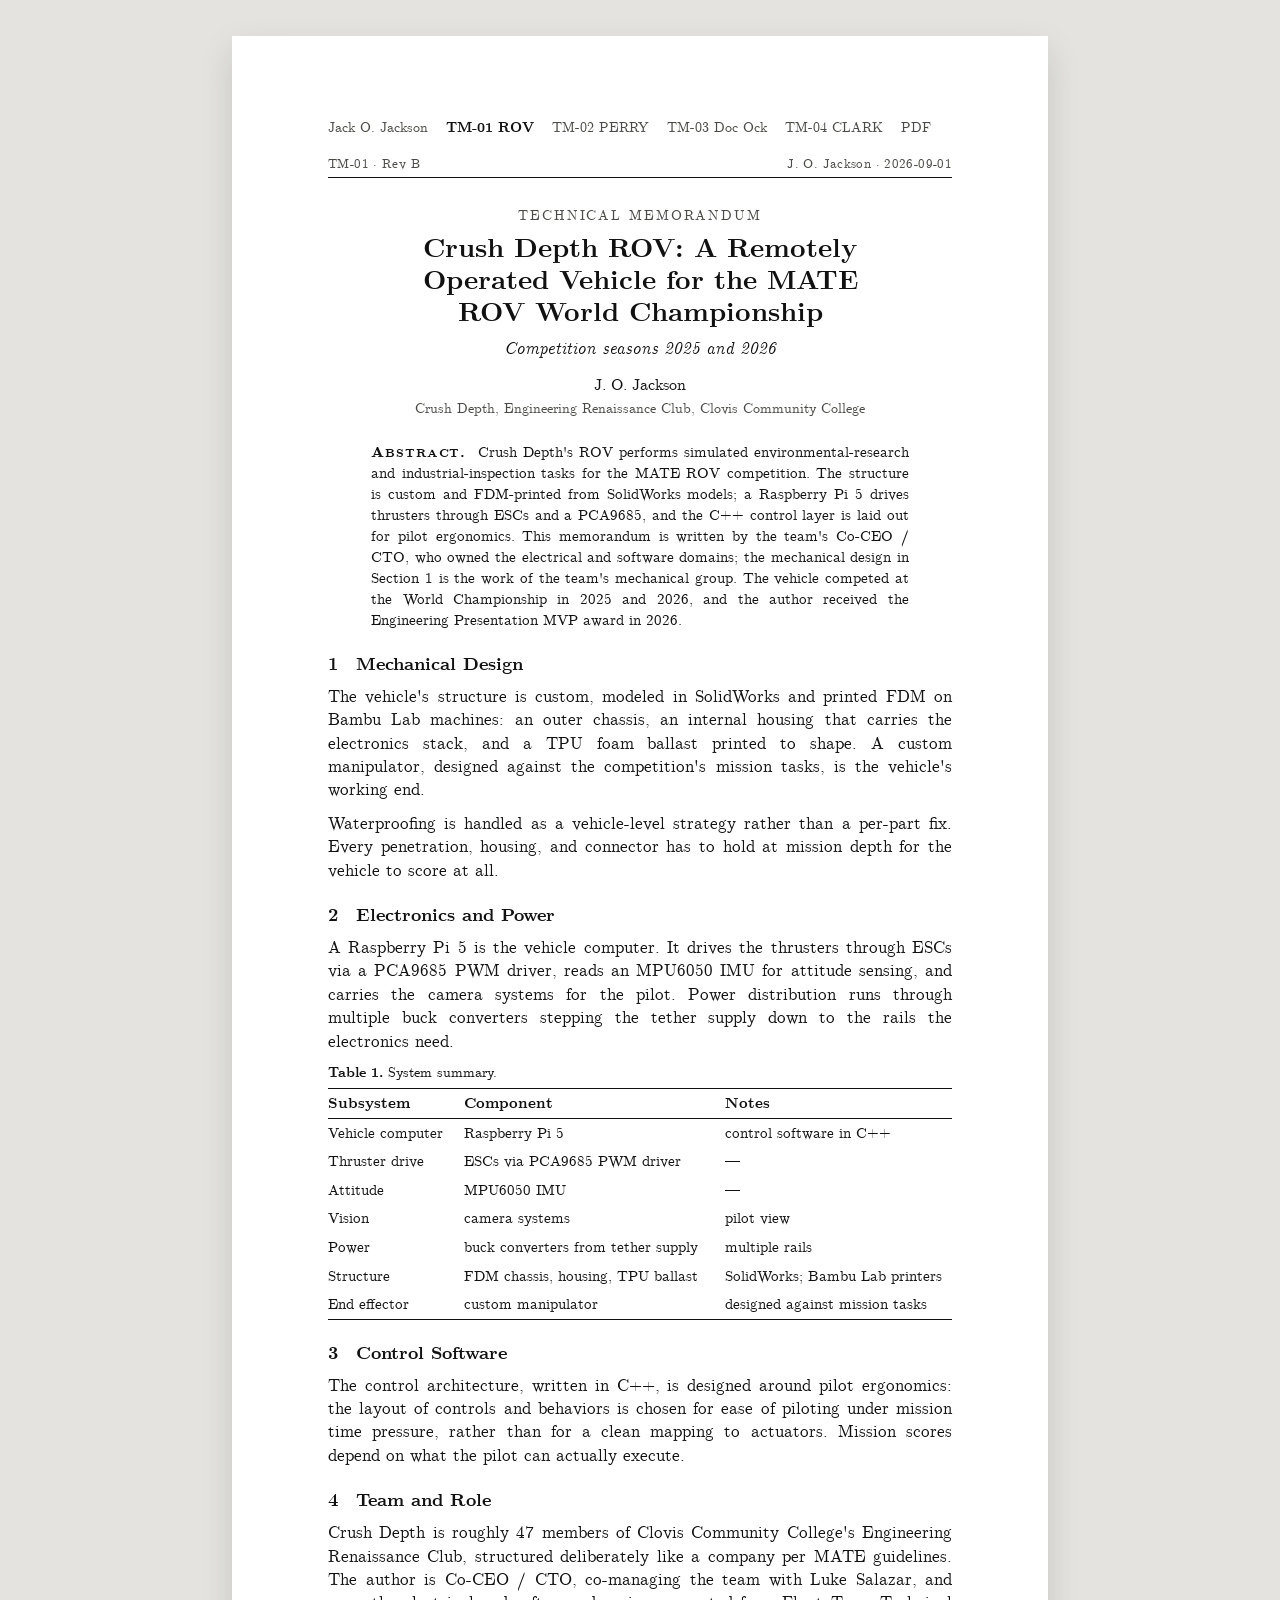
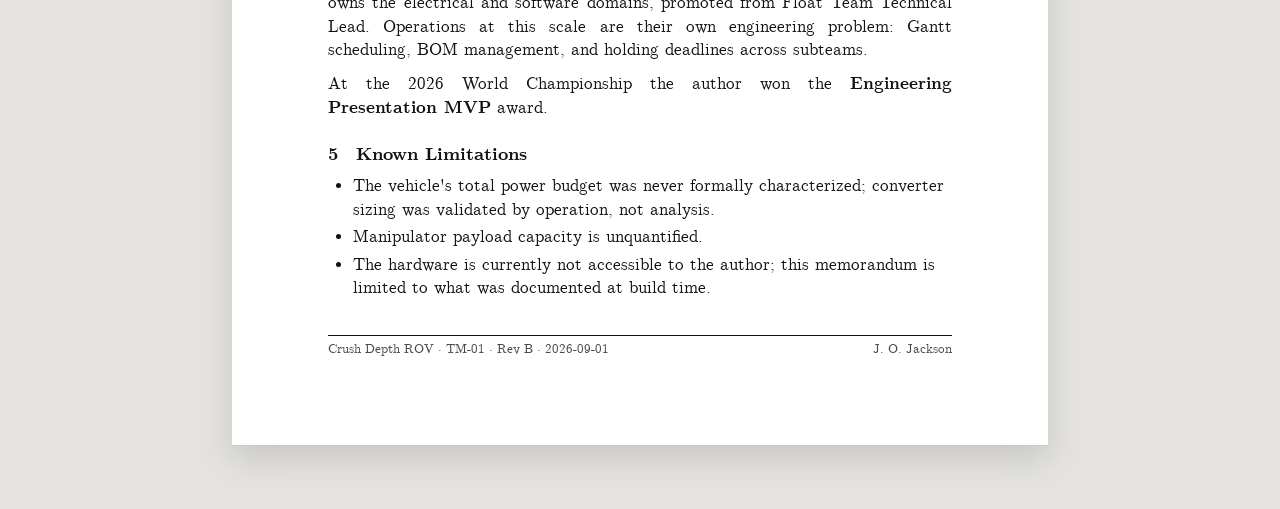
==== commit f67526c0: "Content pass: TM-03, TM-04, tighter memos, PDFs - Add TM-03 Doc Ock and TM-04 CLARK from the brief; " ====
--- a/01-rov.html
+++ b/01-rov.html
@@ -10,45 +10,38 @@
 <body>
 <article class="memo">
 
-  <nav class="site-nav" aria-label="Memorandum index">
-    <a href="index.html">Index</a>
+  <nav class="site-nav" aria-label="Site">
+    <a href="index.html">Jack O. Jackson</a>
     <a href="01-rov.html" aria-current="page">TM-01 ROV</a>
     <a href="02-perry.html">TM-02 PERRY</a>
+    <a href="03-doc-ock.html">TM-03 Doc Ock</a>
+    <a href="04-clark.html">TM-04 CLARK</a>
+    <a href="pdf/TM-01-ROV.pdf">PDF</a>
   </nav>
 
-  <div class="runhead"><span>TM-01 · Rev A</span><span>J. O. Jackson · 2026-08-27</span></div>
+  <div class="runhead"><span>TM-01 · Rev B</span><span>J. O. Jackson · 2026-09-01</span></div>
 
   <header>
     <div class="kind">Technical Memorandum</div>
-    <h1>Crush Depth ROV: Mechanical, Electrical, and Control Design of a Competition Remotely Operated Vehicle</h1>
-    <div class="sub">MATE ROV World Championship, 2025 and 2026</div>
+    <h1>Crush Depth ROV: A Remotely Operated Vehicle for the MATE ROV World Championship</h1>
+    <div class="sub">Competition seasons 2025 and 2026</div>
     <div class="authors">J. O. Jackson<small>Crush Depth, Engineering Renaissance Club, Clovis Community College</small></div>
 
-    <p class="abstract"><b>Abstract.</b> Crush Depth's ROV is an underwater remotely operated vehicle built for the MATE ROV competition, where it performs simulated environmental-research and industrial-inspection tasks. The structure is custom, modeled in SolidWorks and FDM-printed: an outer chassis, an internal housing for the electronics stack, a TPU foam ballast printed to shape, and a manipulator designed against the mission tasks. A Raspberry Pi 5 drives the thrusters through ESCs and a PCA9685 PWM driver, with an MPU6050 IMU for attitude and cameras for the pilot; power is stepped down from the tether through multiple buck converters. The C++ control architecture is laid out for pilot ergonomics under mission time pressure. The team competed at the World Championship in 2025 and 2026; the author received the Engineering Presentation MVP award in 2026. Unquantified aspects of the design are stated in Section&nbsp;6.</p>
-    <div class="kw"><i>Keywords:</i> remotely operated vehicle, FDM chassis, waterproofing, manipulator, Raspberry Pi 5, PCA9685, pilot ergonomics</div>
+    <p class="abstract"><b>Abstract.</b> Crush Depth's ROV performs simulated environmental-research and industrial-inspection tasks for the MATE ROV competition. The structure is custom and FDM-printed from SolidWorks models; a Raspberry Pi 5 drives thrusters through ESCs and a PCA9685, and the C++ control layer is laid out for pilot ergonomics. This memorandum is written by the team's Co-CEO / CTO, who owned the electrical and software domains; the mechanical design in Section&nbsp;1 is the work of the team's mechanical group. The vehicle competed at the World Championship in 2025 and 2026, and the author received the Engineering Presentation MVP award in 2026.</p>
   </header>
 
   <section>
-    <h2><span class="n">1</span>Introduction</h2>
-    <p>The MATE ROV competition scores a vehicle on mission tasks performed underwater by a pilot at the surface. The team, roughly 47 members of Clovis Community College's Engineering Renaissance Club, competed at the MATE ROV World Championship in 2025 and 2026. This memorandum records the vehicle's mechanical structure, its electrical and power system, and the control architecture, and states what was and was not characterized.</p>
+    <h2><span class="n">1</span>Mechanical Design</h2>
+    <p>The vehicle's structure is custom, modeled in SolidWorks and printed FDM on Bambu Lab machines: an outer chassis, an internal housing that carries the electronics stack, and a TPU foam ballast printed to shape. A custom manipulator, designed against the competition's mission tasks, is the vehicle's working end.</p>
+    <p>Waterproofing is handled as a vehicle-level strategy rather than a per-part fix. Every penetration, housing, and connector has to hold at mission depth for the vehicle to score at all.</p>
     <figure class="fig pending">
-      <div class="box">Figure slot: general arrangement of the vehicle, photograph or CAD isometric.</div>
+      <div class="box">Figure slot: general arrangement.</div>
       <figcaption class="cap"><b>Figure 1.</b> ROV, general arrangement.</figcaption>
     </figure>
   </section>
 
   <section>
-    <h2><span class="n">2</span>Mechanical Design</h2>
-    <p>The vehicle's structure is custom, modeled in SolidWorks and printed FDM on Bambu Lab machines: an outer chassis, an internal housing that carries the electronics stack, and a TPU foam ballast printed to shape. A custom manipulator, designed against the competition's mission tasks, is the vehicle's working end.</p>
-    <p>Waterproofing is handled as a vehicle-level strategy rather than a per-part fix. Every penetration, housing, and connector has to hold at mission depth for the vehicle to score at all.</p>
-    <figure class="fig pending">
-      <div class="box">Figure slot: manipulator and chassis, CAD view or build photograph.</div>
-      <figcaption class="cap"><b>Figure 2.</b> Manipulator and chassis.</figcaption>
-    </figure>
-  </section>
-
-  <section>
-    <h2><span class="n">3</span>Electronics and Power</h2>
+    <h2><span class="n">2</span>Electronics and Power</h2>
     <p>A Raspberry Pi 5 is the vehicle computer. It drives the thrusters through ESCs via a PCA9685 PWM driver, reads an MPU6050 IMU for attitude sensing, and carries the camera systems for the pilot. Power distribution runs through multiple buck converters stepping the tether supply down to the rails the electronics need.</p>
     <div class="tabwrap">
       <table>
@@ -68,36 +61,26 @@
   </section>
 
   <section>
-    <h2><span class="n">4</span>Control Software</h2>
+    <h2><span class="n">3</span>Control Software</h2>
     <p>The control architecture, written in C++, is designed around pilot ergonomics: the layout of controls and behaviors is chosen for ease of piloting under mission time pressure, rather than for a clean mapping to actuators. Mission scores depend on what the pilot can actually execute.</p>
   </section>
 
   <section>
-    <h2><span class="n">5</span>Team and Role</h2>
-    <p>The author is Co-CEO / CTO of Crush Depth, co-managing the team with Luke Salazar, and owns the electrical and software domains, promoted from Float Team Technical Lead. Operations at this scale are their own engineering problem: Gantt scheduling, BOM management, and a leadership structure deliberately modeled on a company per MATE guidelines.</p>
+    <h2><span class="n">4</span>Team and Role</h2>
+    <p>Crush Depth is roughly 47 members of Clovis Community College's Engineering Renaissance Club, structured deliberately like a company per MATE guidelines. The author is Co-CEO / CTO, co-managing the team with Luke Salazar, and owns the electrical and software domains, promoted from Float Team Technical Lead. Operations at this scale are their own engineering problem: Gantt scheduling, BOM management, and holding deadlines across subteams.</p>
     <p>At the 2026 World Championship the author won the <strong>Engineering Presentation MVP</strong> award.</p>
   </section>
 
   <section>
-    <h2><span class="n">6</span>Known Limitations</h2>
+    <h2><span class="n">5</span>Known Limitations</h2>
     <ul>
       <li>The vehicle's total power budget was never formally characterized; converter sizing was validated by operation, not analysis.</li>
       <li>Manipulator payload capacity is unquantified.</li>
-      <li>The hardware is currently not accessible to the author; figures in this memorandum are limited to what was documented at build time.</li>
+      <li>The hardware is currently not accessible to the author; this memorandum is limited to what was documented at build time.</li>
     </ul>
   </section>
 
-  <section>
-    <h2>References</h2>
-    <ol class="refs">
-      <li>MATE ROV Competition, competition manual and mission specification, 2025 and 2026 seasons.</li>
-      <li>NXP Semiconductors, <i>PCA9685 16-channel, 12-bit PWM Fm+ I²C-bus LED controller</i>, datasheet.</li>
-      <li>InvenSense, <i>MPU-6050 Product Specification</i>.</li>
-      <li>Raspberry Pi Ltd, <i>Raspberry Pi 5 product brief</i>.</li>
-    </ol>
-  </section>
-
-  <footer class="pgfoot"><span>Crush Depth ROV · TM-01 · Rev A</span><span>J. O. Jackson</span></footer>
+  <footer class="pgfoot"><span>Crush Depth ROV · TM-01 · Rev B · 2026-09-01</span><span>J. O. Jackson</span></footer>
 
 </article>
 </body>
--- a/assets/style.css
+++ b/assets/style.css
@@ -136,7 +136,7 @@
 .authors small { display: block; font-size: 13.5px; color: var(--ink-soft); margin-top: 2px; }
 
 .abstract {
-  margin: 24px 0.45in 8px;
+  margin: 24px 0.45in 26px;
   font-size: 15px;
   line-height: 1.4;
   text-align: justify;
@@ -144,7 +144,6 @@
 }
 .abstract b { font-variant: small-caps; letter-spacing: 0.06em; margin-right: 6px; }
 
-.kw { margin: 0 0.45in 26px; font-size: 14px; color: var(--ink-soft); }
 
 /* --------------------------------------------------------------------------
    Body text: numbered sections
@@ -165,8 +164,10 @@
 strong { font-weight: 700; }
 
 /* Figures. `.pending` marks a reserved slot awaiting a photo, plot, or CAD
-   view; pending figures are hidden in print so PDFs never carry a blank. */
+   view. Pending figures are hidden everywhere: the markup stays so a real
+   image can be dropped in, but no reader ever sees an empty frame. */
 .fig { margin: 16px 0 18px; }
+.fig.pending { display: none; }
 .fig .box {
   border: 0.5pt solid var(--ink-soft);
   background: var(--slot);
@@ -217,6 +218,71 @@
 }
 
 /* --------------------------------------------------------------------------
+   Landing page: one-page CV skeleton. Same paper and face as the memos,
+   different bones: left-aligned name with a rule, label column on the left,
+   content on the right. No kind label, no abstract, no running head.
+   -------------------------------------------------------------------------- */
+
+.cv-head {
+  display: flex;
+  justify-content: space-between;
+  align-items: flex-end;
+  flex-wrap: wrap;
+  gap: 6px 24px;
+  border-bottom: 1pt solid var(--rule);
+  padding-bottom: 8px;
+  margin-bottom: 6px;
+}
+.cv-head h1 { font-size: 30px; text-align: left; margin: 0; line-height: 1.1; }
+.cv-head .contact { font-size: 14.5px; text-align: right; line-height: 1.45; }
+.cv-head .contact a { display: block; }
+.cv-tagline { font-size: 15.5px; font-style: italic; color: var(--ink-soft); margin-bottom: 22px; }
+
+.cv-sec { margin-top: 20px; }
+.cv-sec h2 {
+  font-size: 15.5px;
+  letter-spacing: 0.1em;
+  text-transform: uppercase;
+  border-bottom: 0.5pt solid var(--rule);
+  padding-bottom: 3px;
+  margin-bottom: 10px;
+}
+.cv-row {
+  display: grid;
+  grid-template-columns: 1.55in 1fr;
+  gap: 2px 18px;
+  margin-bottom: 9px;
+}
+.cv-row:last-child { margin-bottom: 0; }
+.cv-row .lbl { font-size: 14.5px; color: var(--ink-soft); font-variant-numeric: tabular-nums; }
+.cv-row .lbl b { color: var(--ink); font-weight: 700; }
+.cv-row .body { min-width: 0; }
+.cv-row .body p { text-align: left; hyphens: manual; margin-bottom: 3px; }
+.cv-row .body .role { font-weight: 700; }
+.cv-row .body .meta { font-size: 14.5px; color: var(--ink-soft); }
+.cv-sec p.lead { text-align: left; hyphens: manual; margin-bottom: 0; }
+
+@media (max-width: 720px) {
+  .cv-head { align-items: flex-start; }
+  .cv-head .contact { text-align: left; }
+  .cv-row { grid-template-columns: 1fr; gap: 0; margin-bottom: 12px; }
+}
+
+@media print {
+  /* The CV must fit one letter page. */
+  .cv { font-size: 9.6pt; line-height: 1.28; }
+  .cv-head { padding-bottom: 4px; margin-bottom: 3px; }
+  .cv-head h1 { font-size: 20pt; }
+  .cv-tagline { font-size: 10pt; margin-bottom: 10px; }
+  .cv-sec { margin-top: 8px; break-inside: avoid; }
+  .cv-sec h2 { font-size: 10pt; margin-bottom: 5px; padding-bottom: 2px; }
+  .cv-row { margin-bottom: 3px; grid-template-columns: 1.25in 1fr; }
+  .cv-row .body p { margin-bottom: 0; }
+  .cv-row .lbl, .cv-row .body .meta, .cv-head .contact { font-size: 8.7pt; }
+  .cv .pgfoot { margin-top: 14px; }
+}
+
+/* --------------------------------------------------------------------------
    Responsive
    -------------------------------------------------------------------------- */
 
@@ -247,7 +313,7 @@
   .sub { font-size: 12pt; }
   h2 { font-size: 12pt; }
   .abstract { font-size: 10pt; }
-  .kw, .fig .cap, caption, .runhead, .pgfoot, ol.refs, table { font-size: 9.5pt; }
+  .fig .cap, caption, .runhead, .pgfoot, ol.refs, table { font-size: 9.5pt; }
   section, .fig, .tabwrap { break-inside: avoid; }
   h2 { break-after: avoid; }
   a { color: inherit; text-decoration: none; }
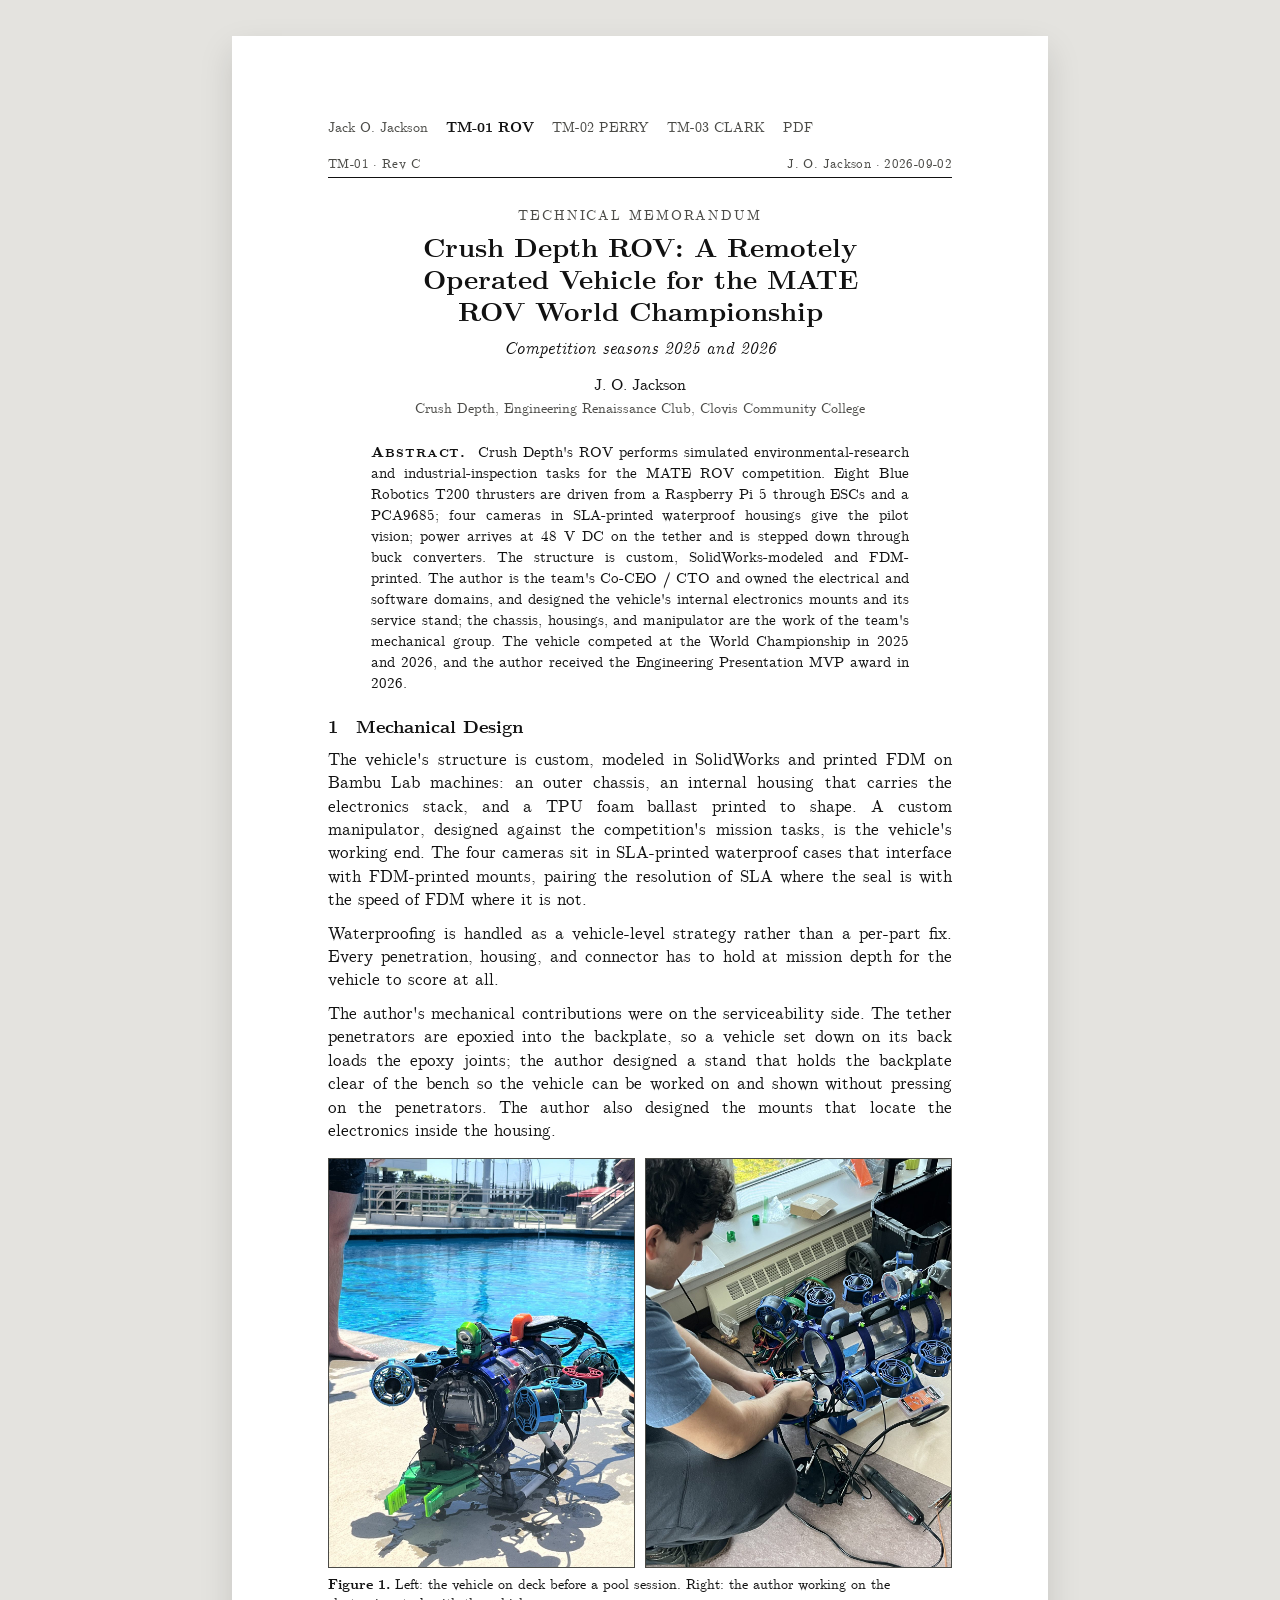
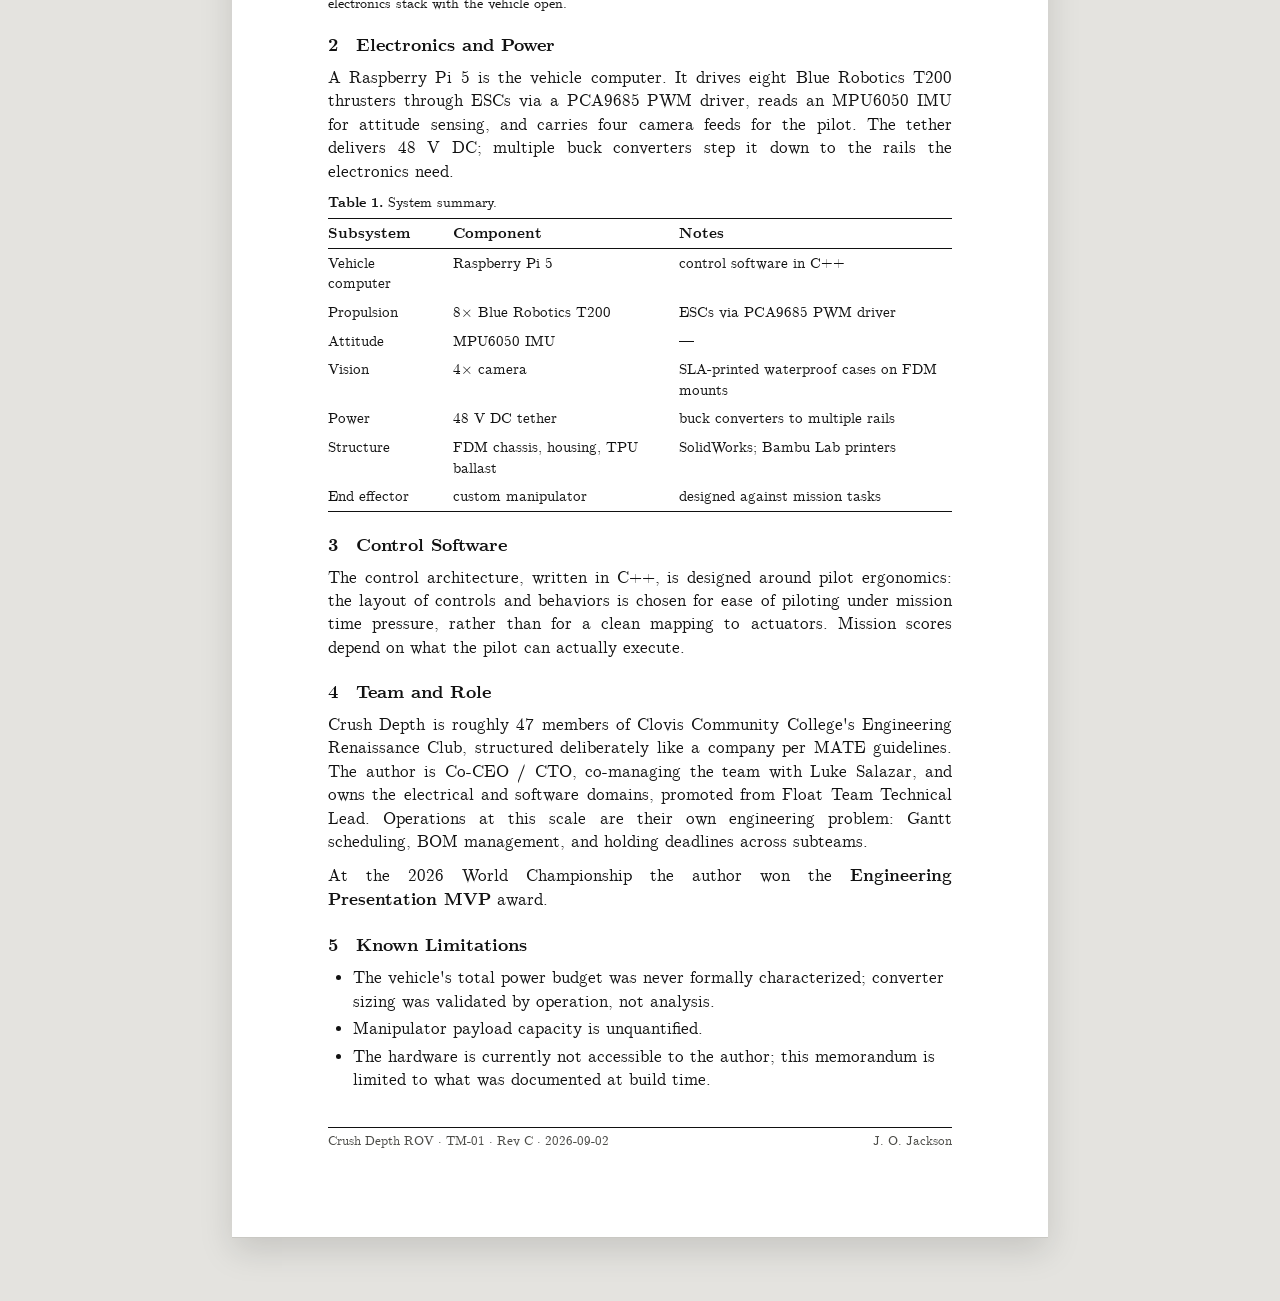
==== commit 2b6cd7b6: "Photos, field data, and Doc Ock removed - Six photographs added (ROV x2, PERRY x2, CLARK x2); raw me" ====
--- a/01-rov.html
+++ b/01-rov.html
@@ -4,7 +4,7 @@
 <meta charset="utf-8">
 <meta name="viewport" content="width=device-width, initial-scale=1">
 <title>TM-01 Crush Depth ROV · J. O. Jackson</title>
-<meta name="description" content="Technical memorandum: Crush Depth ROV, an underwater remotely operated vehicle for the MATE ROV World Championship. Printed chassis and housings, custom manipulator, pilot-first control architecture.">
+<meta name="description" content="Technical memorandum: Crush Depth ROV, an underwater remotely operated vehicle for the MATE ROV World Championship. Eight T200 thrusters, four cameras in SLA-printed housings, 48 V tether, printed chassis, pilot-first control architecture.">
 <link rel="stylesheet" href="assets/style.css">
 </head>
 <body>
@@ -14,12 +14,11 @@
     <a href="index.html">Jack O. Jackson</a>
     <a href="01-rov.html" aria-current="page">TM-01 ROV</a>
     <a href="02-perry.html">TM-02 PERRY</a>
-    <a href="03-doc-ock.html">TM-03 Doc Ock</a>
-    <a href="04-clark.html">TM-04 CLARK</a>
+    <a href="03-clark.html">TM-03 CLARK</a>
     <a href="pdf/TM-01-ROV.pdf">PDF</a>
   </nav>
 
-  <div class="runhead"><span>TM-01 · Rev B</span><span>J. O. Jackson · 2026-09-01</span></div>
+  <div class="runhead"><span>TM-01 · Rev C</span><span>J. O. Jackson · 2026-09-02</span></div>
 
   <header>
     <div class="kind">Technical Memorandum</div>
@@ -27,32 +26,36 @@
     <div class="sub">Competition seasons 2025 and 2026</div>
     <div class="authors">J. O. Jackson<small>Crush Depth, Engineering Renaissance Club, Clovis Community College</small></div>
 
-    <p class="abstract"><b>Abstract.</b> Crush Depth's ROV performs simulated environmental-research and industrial-inspection tasks for the MATE ROV competition. The structure is custom and FDM-printed from SolidWorks models; a Raspberry Pi 5 drives thrusters through ESCs and a PCA9685, and the C++ control layer is laid out for pilot ergonomics. This memorandum is written by the team's Co-CEO / CTO, who owned the electrical and software domains; the mechanical design in Section&nbsp;1 is the work of the team's mechanical group. The vehicle competed at the World Championship in 2025 and 2026, and the author received the Engineering Presentation MVP award in 2026.</p>
+    <p class="abstract"><b>Abstract.</b> Crush Depth's ROV performs simulated environmental-research and industrial-inspection tasks for the MATE ROV competition. Eight Blue Robotics T200 thrusters are driven from a Raspberry Pi 5 through ESCs and a PCA9685; four cameras in SLA-printed waterproof housings give the pilot vision; power arrives at 48&nbsp;V DC on the tether and is stepped down through buck converters. The structure is custom, SolidWorks-modeled and FDM-printed. The author is the team's Co-CEO / CTO and owned the electrical and software domains, and designed the vehicle's internal electronics mounts and its service stand; the chassis, housings, and manipulator are the work of the team's mechanical group. The vehicle competed at the World Championship in 2025 and 2026, and the author received the Engineering Presentation MVP award in 2026.</p>
   </header>
 
   <section>
     <h2><span class="n">1</span>Mechanical Design</h2>
-    <p>The vehicle's structure is custom, modeled in SolidWorks and printed FDM on Bambu Lab machines: an outer chassis, an internal housing that carries the electronics stack, and a TPU foam ballast printed to shape. A custom manipulator, designed against the competition's mission tasks, is the vehicle's working end.</p>
+    <p>The vehicle's structure is custom, modeled in SolidWorks and printed FDM on Bambu Lab machines: an outer chassis, an internal housing that carries the electronics stack, and a TPU foam ballast printed to shape. A custom manipulator, designed against the competition's mission tasks, is the vehicle's working end. The four cameras sit in SLA-printed waterproof cases that interface with FDM-printed mounts, pairing the resolution of SLA where the seal is with the speed of FDM where it is not.</p>
     <p>Waterproofing is handled as a vehicle-level strategy rather than a per-part fix. Every penetration, housing, and connector has to hold at mission depth for the vehicle to score at all.</p>
-    <figure class="fig pending">
-      <div class="box">Figure slot: general arrangement.</div>
-      <figcaption class="cap"><b>Figure 1.</b> ROV, general arrangement.</figcaption>
+    <p>The author's mechanical contributions were on the serviceability side. The tether penetrators are epoxied into the backplate, so a vehicle set down on its back loads the epoxy joints; the author designed a stand that holds the backplate clear of the bench so the vehicle can be worked on and shown without pressing on the penetrators. The author also designed the mounts that locate the electronics inside the housing.</p>
+    <figure class="fig pair">
+      <div class="frames">
+        <img src="assets/img/rov-poolside.jpg" alt="Crush Depth ROV on a pool deck: black frame, blue thruster guards, green manipulator, cameras and cabling visible." width="1200" height="1600">
+        <img src="assets/img/rov-electronics.jpg" alt="The author seated on the floor working on the ROV's internal electronics with the frame open." width="1200" height="1600">
+      </div>
+      <figcaption class="cap"><b>Figure 1.</b> Left: the vehicle on deck before a pool session. Right: the author working on the electronics stack with the vehicle open.</figcaption>
     </figure>
   </section>
 
   <section>
     <h2><span class="n">2</span>Electronics and Power</h2>
-    <p>A Raspberry Pi 5 is the vehicle computer. It drives the thrusters through ESCs via a PCA9685 PWM driver, reads an MPU6050 IMU for attitude sensing, and carries the camera systems for the pilot. Power distribution runs through multiple buck converters stepping the tether supply down to the rails the electronics need.</p>
+    <p>A Raspberry Pi 5 is the vehicle computer. It drives eight Blue Robotics T200 thrusters through ESCs via a PCA9685 PWM driver, reads an MPU6050 IMU for attitude sensing, and carries four camera feeds for the pilot. The tether delivers 48&nbsp;V DC; multiple buck converters step it down to the rails the electronics need.</p>
     <div class="tabwrap">
       <table>
         <caption><b>Table 1.</b> System summary.</caption>
         <thead><tr><th>Subsystem</th><th>Component</th><th>Notes</th></tr></thead>
         <tbody>
           <tr><td>Vehicle computer</td><td>Raspberry Pi 5</td><td>control software in C++</td></tr>
-          <tr><td>Thruster drive</td><td>ESCs via PCA9685 PWM driver</td><td>—</td></tr>
+          <tr><td>Propulsion</td><td>8× Blue Robotics T200</td><td>ESCs via PCA9685 PWM driver</td></tr>
           <tr><td>Attitude</td><td>MPU6050 IMU</td><td>—</td></tr>
-          <tr><td>Vision</td><td>camera systems</td><td>pilot view</td></tr>
-          <tr><td>Power</td><td>buck converters from tether supply</td><td>multiple rails</td></tr>
+          <tr><td>Vision</td><td>4× camera</td><td>SLA-printed waterproof cases on FDM mounts</td></tr>
+          <tr><td>Power</td><td>48 V DC tether</td><td>buck converters to multiple rails</td></tr>
           <tr><td>Structure</td><td>FDM chassis, housing, TPU ballast</td><td>SolidWorks; Bambu Lab printers</td></tr>
           <tr><td>End effector</td><td>custom manipulator</td><td>designed against mission tasks</td></tr>
         </tbody>
@@ -80,7 +83,7 @@
     </ul>
   </section>
 
-  <footer class="pgfoot"><span>Crush Depth ROV · TM-01 · Rev B · 2026-09-01</span><span>J. O. Jackson</span></footer>
+  <footer class="pgfoot"><span>Crush Depth ROV · TM-01 · Rev C · 2026-09-02</span><span>J. O. Jackson</span></footer>
 
 </article>
 </body>
--- a/assets/style.css
+++ b/assets/style.css
@@ -182,6 +182,10 @@
   text-align: center;
 }
 .fig img, .fig svg { width: 100%; height: auto; display: block; }
+.fig img { border: 0.5pt solid var(--ink-soft); }
+/* Two photographs side by side, for portrait frames. */
+.fig.pair .frames { display: grid; grid-template-columns: 1fr 1fr; gap: 10px; align-items: start; }
+.fig.pair .frames img { aspect-ratio: 3 / 4; object-fit: cover; }
 .fig .cap { font-size: 13.5px; line-height: 1.35; margin-top: 7px; }
 .fig .cap b { font-weight: 700; }
 
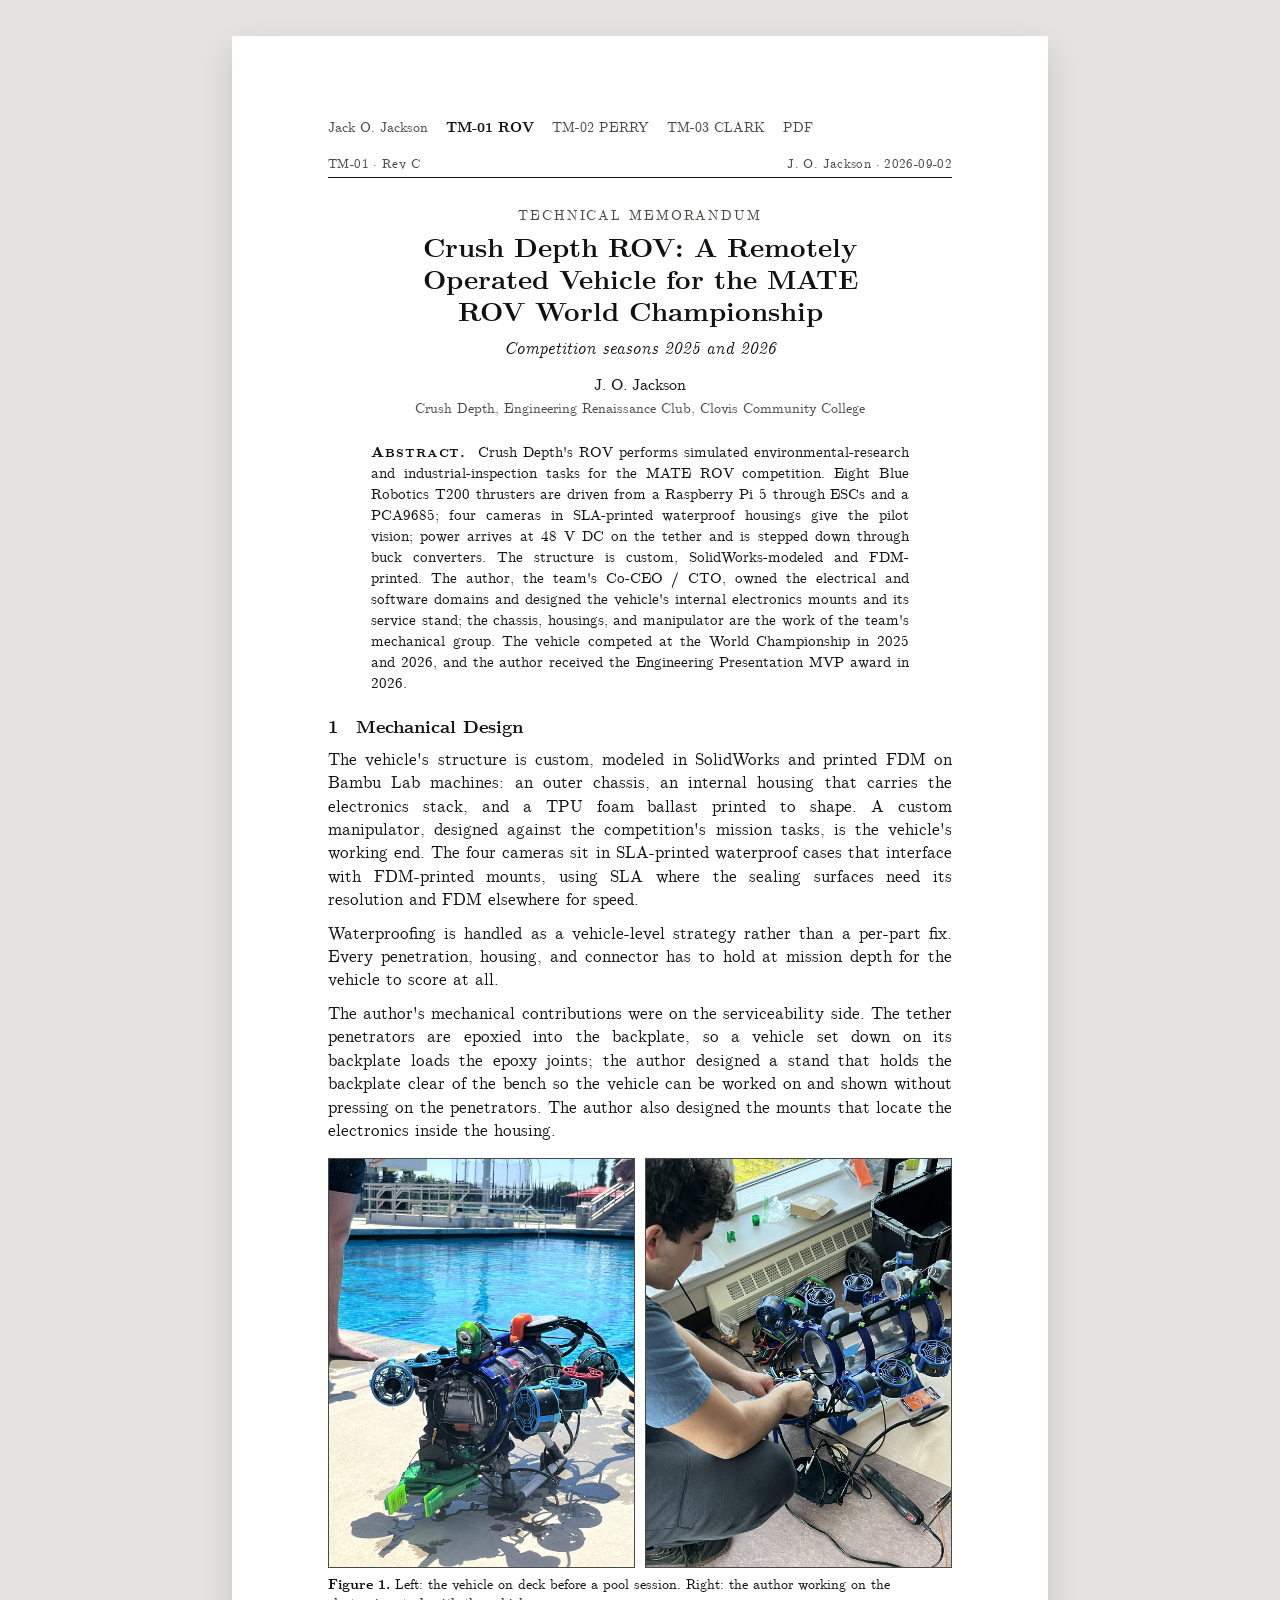
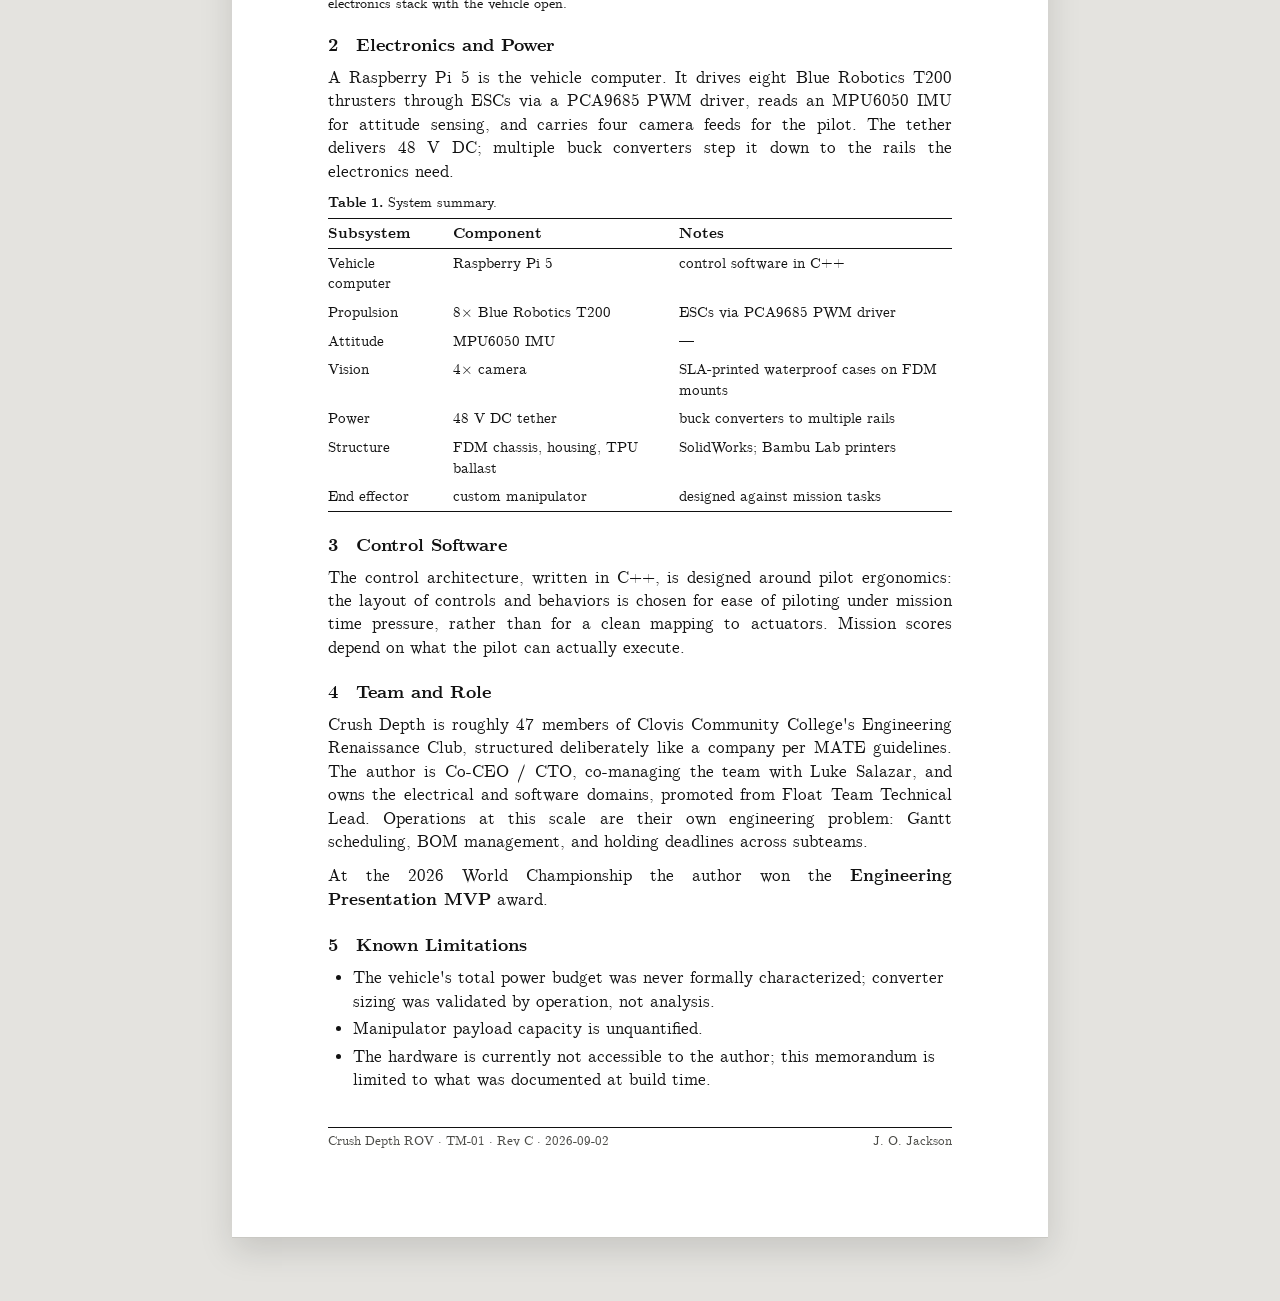
==== commit 7c421e22: "Proofreading pass Co-Authored-By: Claude Fable 5.1 <noreply@anthropic.com> Claude-Session: https://c" ====
--- a/01-rov.html
+++ b/01-rov.html
@@ -26,14 +26,14 @@
     <div class="sub">Competition seasons 2025 and 2026</div>
     <div class="authors">J. O. Jackson<small>Crush Depth, Engineering Renaissance Club, Clovis Community College</small></div>
 
-    <p class="abstract"><b>Abstract.</b> Crush Depth's ROV performs simulated environmental-research and industrial-inspection tasks for the MATE ROV competition. Eight Blue Robotics T200 thrusters are driven from a Raspberry Pi 5 through ESCs and a PCA9685; four cameras in SLA-printed waterproof housings give the pilot vision; power arrives at 48&nbsp;V DC on the tether and is stepped down through buck converters. The structure is custom, SolidWorks-modeled and FDM-printed. The author is the team's Co-CEO / CTO and owned the electrical and software domains, and designed the vehicle's internal electronics mounts and its service stand; the chassis, housings, and manipulator are the work of the team's mechanical group. The vehicle competed at the World Championship in 2025 and 2026, and the author received the Engineering Presentation MVP award in 2026.</p>
+    <p class="abstract"><b>Abstract.</b> Crush Depth's ROV performs simulated environmental-research and industrial-inspection tasks for the MATE ROV competition. Eight Blue Robotics T200 thrusters are driven from a Raspberry Pi 5 through ESCs and a PCA9685; four cameras in SLA-printed waterproof housings give the pilot vision; power arrives at 48&nbsp;V DC on the tether and is stepped down through buck converters. The structure is custom, SolidWorks-modeled and FDM-printed. The author, the team's Co-CEO / CTO, owned the electrical and software domains and designed the vehicle's internal electronics mounts and its service stand; the chassis, housings, and manipulator are the work of the team's mechanical group. The vehicle competed at the World Championship in 2025 and 2026, and the author received the Engineering Presentation MVP award in 2026.</p>
   </header>
 
   <section>
     <h2><span class="n">1</span>Mechanical Design</h2>
-    <p>The vehicle's structure is custom, modeled in SolidWorks and printed FDM on Bambu Lab machines: an outer chassis, an internal housing that carries the electronics stack, and a TPU foam ballast printed to shape. A custom manipulator, designed against the competition's mission tasks, is the vehicle's working end. The four cameras sit in SLA-printed waterproof cases that interface with FDM-printed mounts, pairing the resolution of SLA where the seal is with the speed of FDM where it is not.</p>
+    <p>The vehicle's structure is custom, modeled in SolidWorks and printed FDM on Bambu Lab machines: an outer chassis, an internal housing that carries the electronics stack, and a TPU foam ballast printed to shape. A custom manipulator, designed against the competition's mission tasks, is the vehicle's working end. The four cameras sit in SLA-printed waterproof cases that interface with FDM-printed mounts, using SLA where the sealing surfaces need its resolution and FDM elsewhere for speed.</p>
     <p>Waterproofing is handled as a vehicle-level strategy rather than a per-part fix. Every penetration, housing, and connector has to hold at mission depth for the vehicle to score at all.</p>
-    <p>The author's mechanical contributions were on the serviceability side. The tether penetrators are epoxied into the backplate, so a vehicle set down on its back loads the epoxy joints; the author designed a stand that holds the backplate clear of the bench so the vehicle can be worked on and shown without pressing on the penetrators. The author also designed the mounts that locate the electronics inside the housing.</p>
+    <p>The author's mechanical contributions were on the serviceability side. The tether penetrators are epoxied into the backplate, so a vehicle set down on its backplate loads the epoxy joints; the author designed a stand that holds the backplate clear of the bench so the vehicle can be worked on and shown without pressing on the penetrators. The author also designed the mounts that locate the electronics inside the housing.</p>
     <figure class="fig pair">
       <div class="frames">
         <img src="assets/img/rov-poolside.jpg" alt="Crush Depth ROV on a pool deck: black frame, blue thruster guards, green manipulator, cameras and cabling visible." width="1200" height="1600">
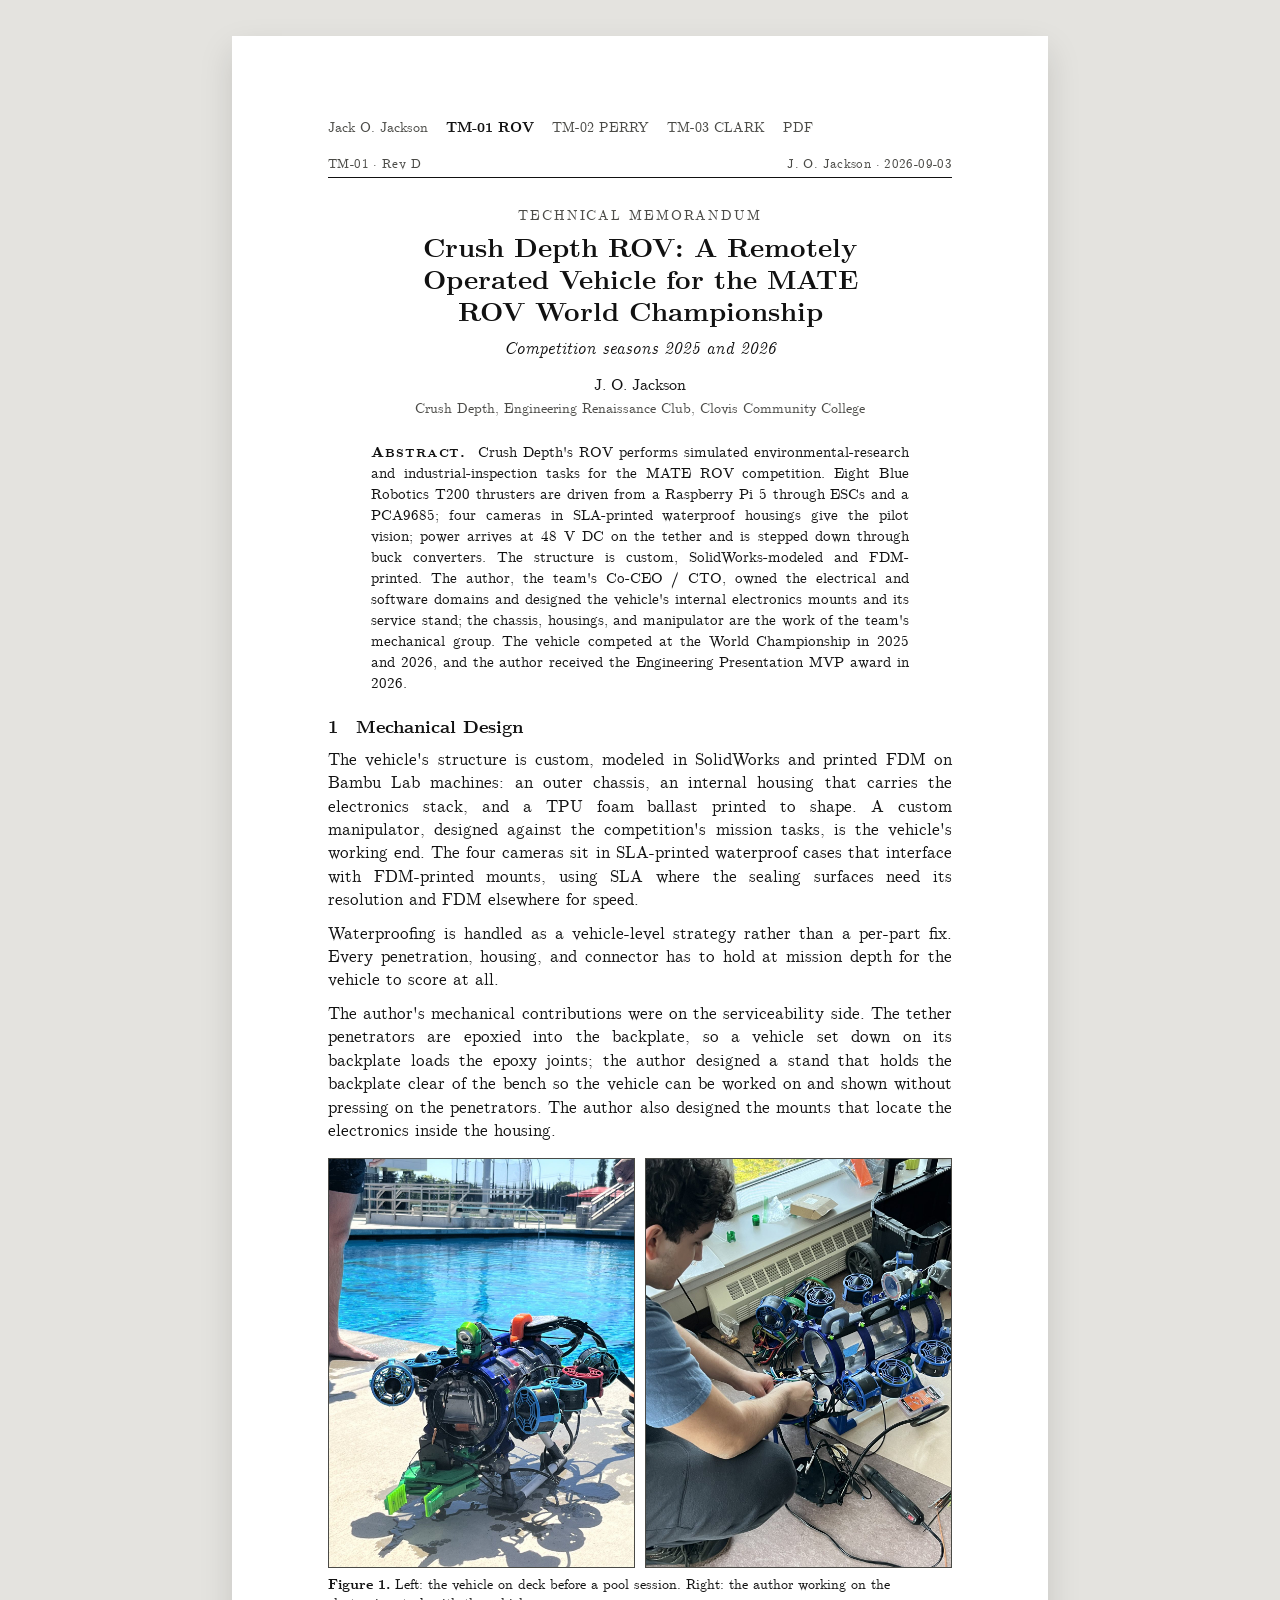
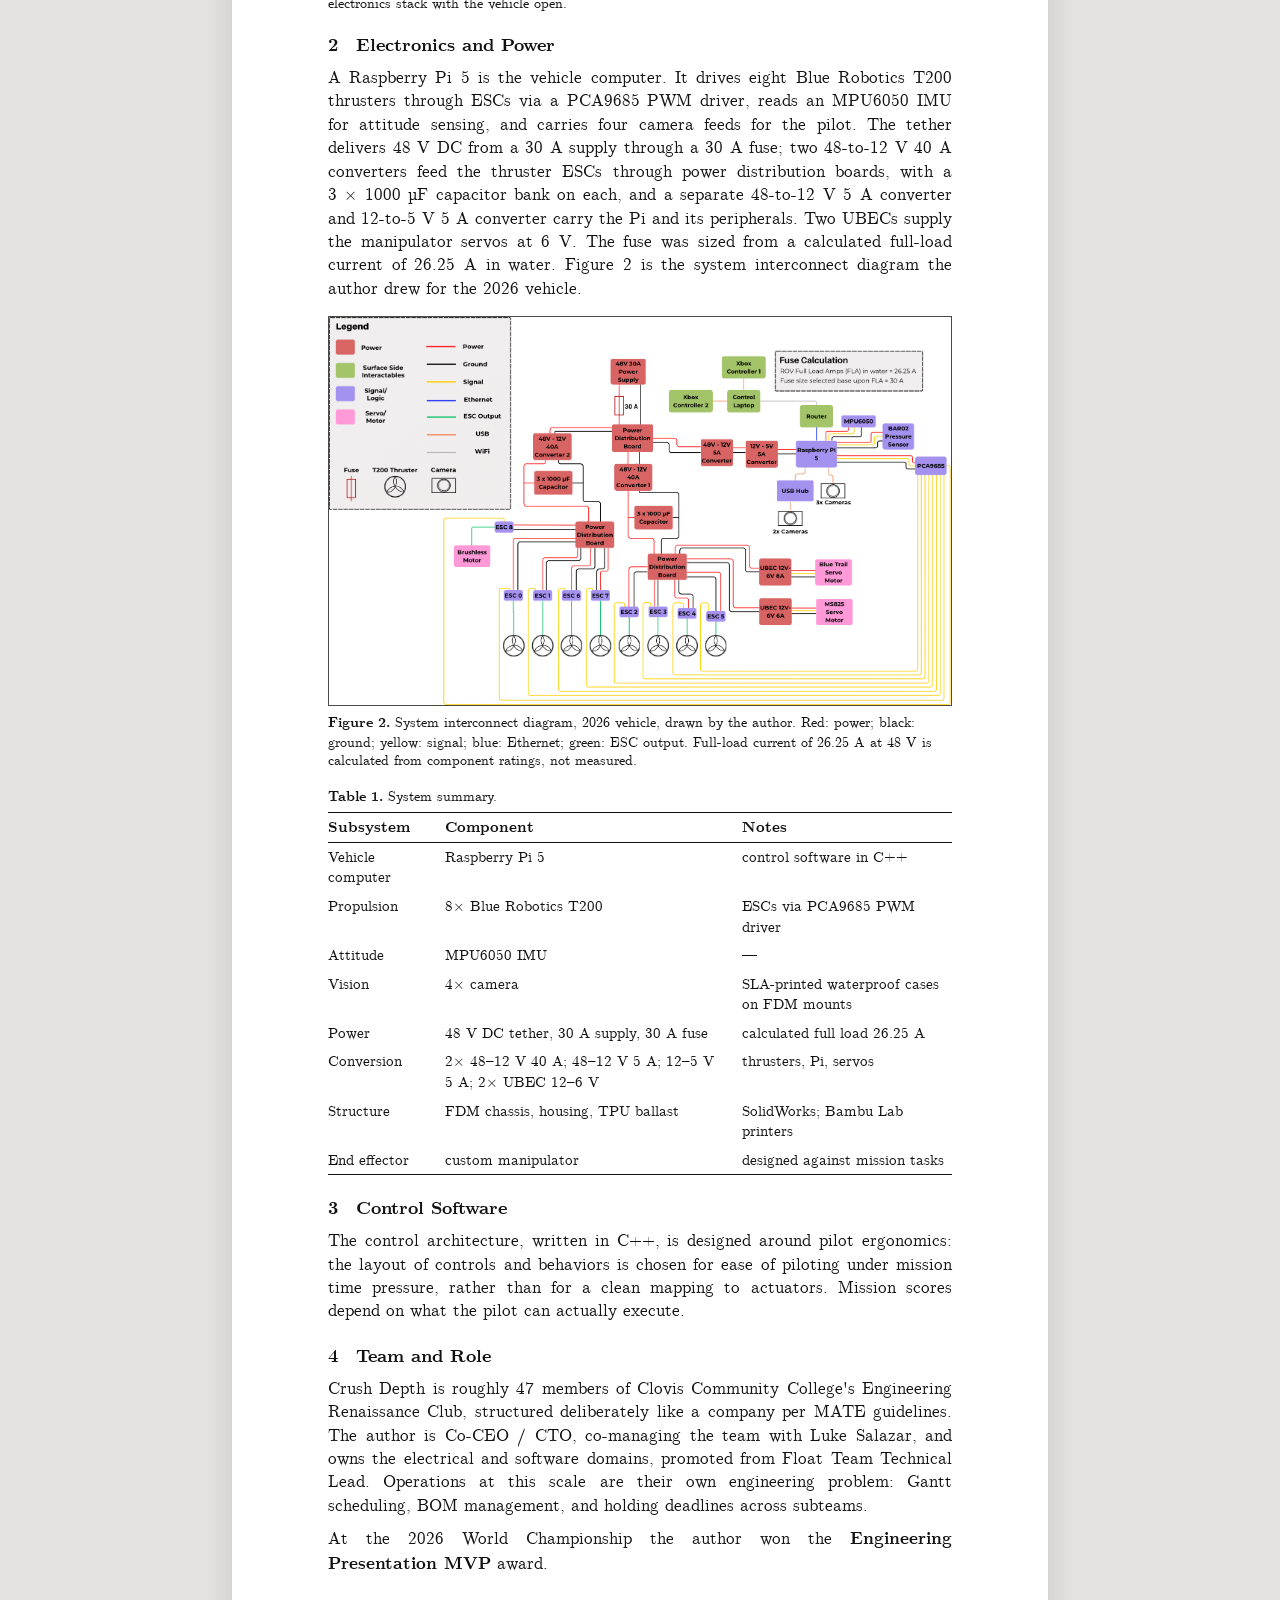
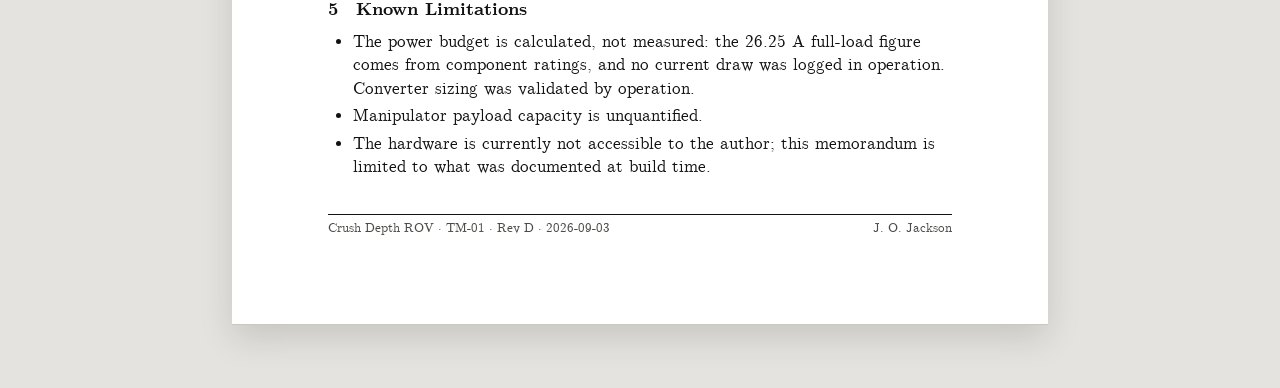
==== commit c4ecaf9a: "ROV: system interconnect diagram as Figure 2, power numbers in text and table Power-budget limitatio" ====
--- a/01-rov.html
+++ b/01-rov.html
@@ -4,7 +4,7 @@
 <meta charset="utf-8">
 <meta name="viewport" content="width=device-width, initial-scale=1">
 <title>TM-01 Crush Depth ROV · J. O. Jackson</title>
-<meta name="description" content="Technical memorandum: Crush Depth ROV, an underwater remotely operated vehicle for the MATE ROV World Championship. Eight T200 thrusters, four cameras in SLA-printed housings, 48 V tether, printed chassis, pilot-first control architecture.">
+<meta name="description" content="Technical memorandum: Crush Depth ROV, an underwater remotely operated vehicle for the MATE ROV World Championship. Eight T200 thrusters, four cameras in SLA-printed housings, 48 V tether with system interconnect diagram, printed chassis, pilot-first control architecture.">
 <link rel="stylesheet" href="assets/style.css">
 </head>
 <body>
@@ -18,7 +18,7 @@
     <a href="pdf/TM-01-ROV.pdf">PDF</a>
   </nav>
 
-  <div class="runhead"><span>TM-01 · Rev C</span><span>J. O. Jackson · 2026-09-02</span></div>
+  <div class="runhead"><span>TM-01 · Rev D</span><span>J. O. Jackson · 2026-09-03</span></div>
 
   <header>
     <div class="kind">Technical Memorandum</div>
@@ -45,7 +45,11 @@
 
   <section>
     <h2><span class="n">2</span>Electronics and Power</h2>
-    <p>A Raspberry Pi 5 is the vehicle computer. It drives eight Blue Robotics T200 thrusters through ESCs via a PCA9685 PWM driver, reads an MPU6050 IMU for attitude sensing, and carries four camera feeds for the pilot. The tether delivers 48&nbsp;V DC; multiple buck converters step it down to the rails the electronics need.</p>
+    <p>A Raspberry Pi 5 is the vehicle computer. It drives eight Blue Robotics T200 thrusters through ESCs via a PCA9685 PWM driver, reads an MPU6050 IMU for attitude sensing, and carries four camera feeds for the pilot. The tether delivers 48&nbsp;V DC from a 30&nbsp;A supply through a 30&nbsp;A fuse; two 48-to-12&nbsp;V 40&nbsp;A converters feed the thruster ESCs through power distribution boards, with a 3&nbsp;×&nbsp;1000&nbsp;µF capacitor bank on each, and a separate 48-to-12&nbsp;V 5&nbsp;A converter and 12-to-5&nbsp;V 5&nbsp;A converter carry the Pi and its peripherals. Two UBECs supply the manipulator servos at 6&nbsp;V. The fuse was sized from a calculated full-load current of 26.25&nbsp;A in water. Figure&nbsp;2 is the system interconnect diagram the author drew for the 2026 vehicle.</p>
+    <figure class="fig">
+      <img src="assets/img/rov-sid.png" alt="System interconnect diagram of the 2026 ROV: 48 V supply and fuse, converters, power distribution boards, eight ESCs, Raspberry Pi 5 with sensors, PCA9685, servos, and the surface laptop and controllers." width="1665" height="1039">
+      <figcaption class="cap"><b>Figure 2.</b> System interconnect diagram, 2026 vehicle, drawn by the author. Red: power; black: ground; yellow: signal; blue: Ethernet; green: ESC output. Full-load current of 26.25&nbsp;A at 48&nbsp;V is calculated from component ratings, not measured.</figcaption>
+    </figure>
     <div class="tabwrap">
       <table>
         <caption><b>Table 1.</b> System summary.</caption>
@@ -55,7 +59,8 @@
           <tr><td>Propulsion</td><td>8× Blue Robotics T200</td><td>ESCs via PCA9685 PWM driver</td></tr>
           <tr><td>Attitude</td><td>MPU6050 IMU</td><td>—</td></tr>
           <tr><td>Vision</td><td>4× camera</td><td>SLA-printed waterproof cases on FDM mounts</td></tr>
-          <tr><td>Power</td><td>48 V DC tether</td><td>buck converters to multiple rails</td></tr>
+          <tr><td>Power</td><td>48 V DC tether, 30 A supply, 30 A fuse</td><td>calculated full load 26.25 A</td></tr>
+          <tr><td>Conversion</td><td>2× 48–12 V 40 A; 48–12 V 5 A; 12–5 V 5 A; 2× UBEC 12–6 V</td><td>thrusters, Pi, servos</td></tr>
           <tr><td>Structure</td><td>FDM chassis, housing, TPU ballast</td><td>SolidWorks; Bambu Lab printers</td></tr>
           <tr><td>End effector</td><td>custom manipulator</td><td>designed against mission tasks</td></tr>
         </tbody>
@@ -77,13 +82,13 @@
   <section>
     <h2><span class="n">5</span>Known Limitations</h2>
     <ul>
-      <li>The vehicle's total power budget was never formally characterized; converter sizing was validated by operation, not analysis.</li>
+      <li>The power budget is calculated, not measured: the 26.25&nbsp;A full-load figure comes from component ratings, and no current draw was logged in operation. Converter sizing was validated by operation.</li>
       <li>Manipulator payload capacity is unquantified.</li>
       <li>The hardware is currently not accessible to the author; this memorandum is limited to what was documented at build time.</li>
     </ul>
   </section>
 
-  <footer class="pgfoot"><span>Crush Depth ROV · TM-01 · Rev C · 2026-09-02</span><span>J. O. Jackson</span></footer>
+  <footer class="pgfoot"><span>Crush Depth ROV · TM-01 · Rev D · 2026-09-03</span><span>J. O. Jackson</span></footer>
 
 </article>
 </body>
--- a/assets/style.css
+++ b/assets/style.css
@@ -260,6 +260,17 @@
 .cv-row:last-child { margin-bottom: 0; }
 .cv-row .lbl { font-size: 14.5px; color: var(--ink-soft); font-variant-numeric: tabular-nums; }
 .cv-row .lbl b { color: var(--ink); font-weight: 700; }
+.cv-row .lbl img.thumb {
+  display: block;
+  width: 100%;
+  max-width: 1.55in;
+  height: auto;
+  aspect-ratio: 1 / 1;
+  object-fit: cover;
+  object-position: var(--focus, 50% 50%);
+  margin-top: 6px;
+  border: 0.5pt solid var(--rule);
+}
 .cv-row .body { min-width: 0; }
 .cv-row .body p { text-align: left; hyphens: manual; margin-bottom: 3px; }
 .cv-row .body .role { font-weight: 700; }
@@ -281,6 +292,7 @@
   .cv-sec { margin-top: 8px; break-inside: avoid; }
   .cv-sec h2 { font-size: 10pt; margin-bottom: 5px; padding-bottom: 2px; }
   .cv-row { margin-bottom: 3px; grid-template-columns: 1.25in 1fr; }
+  .cv-row .lbl img.thumb { display: none; }
   .cv-row .body p { margin-bottom: 0; }
   .cv-row .lbl, .cv-row .body .meta, .cv-head .contact { font-size: 8.7pt; }
   .cv .pgfoot { margin-top: 14px; }
